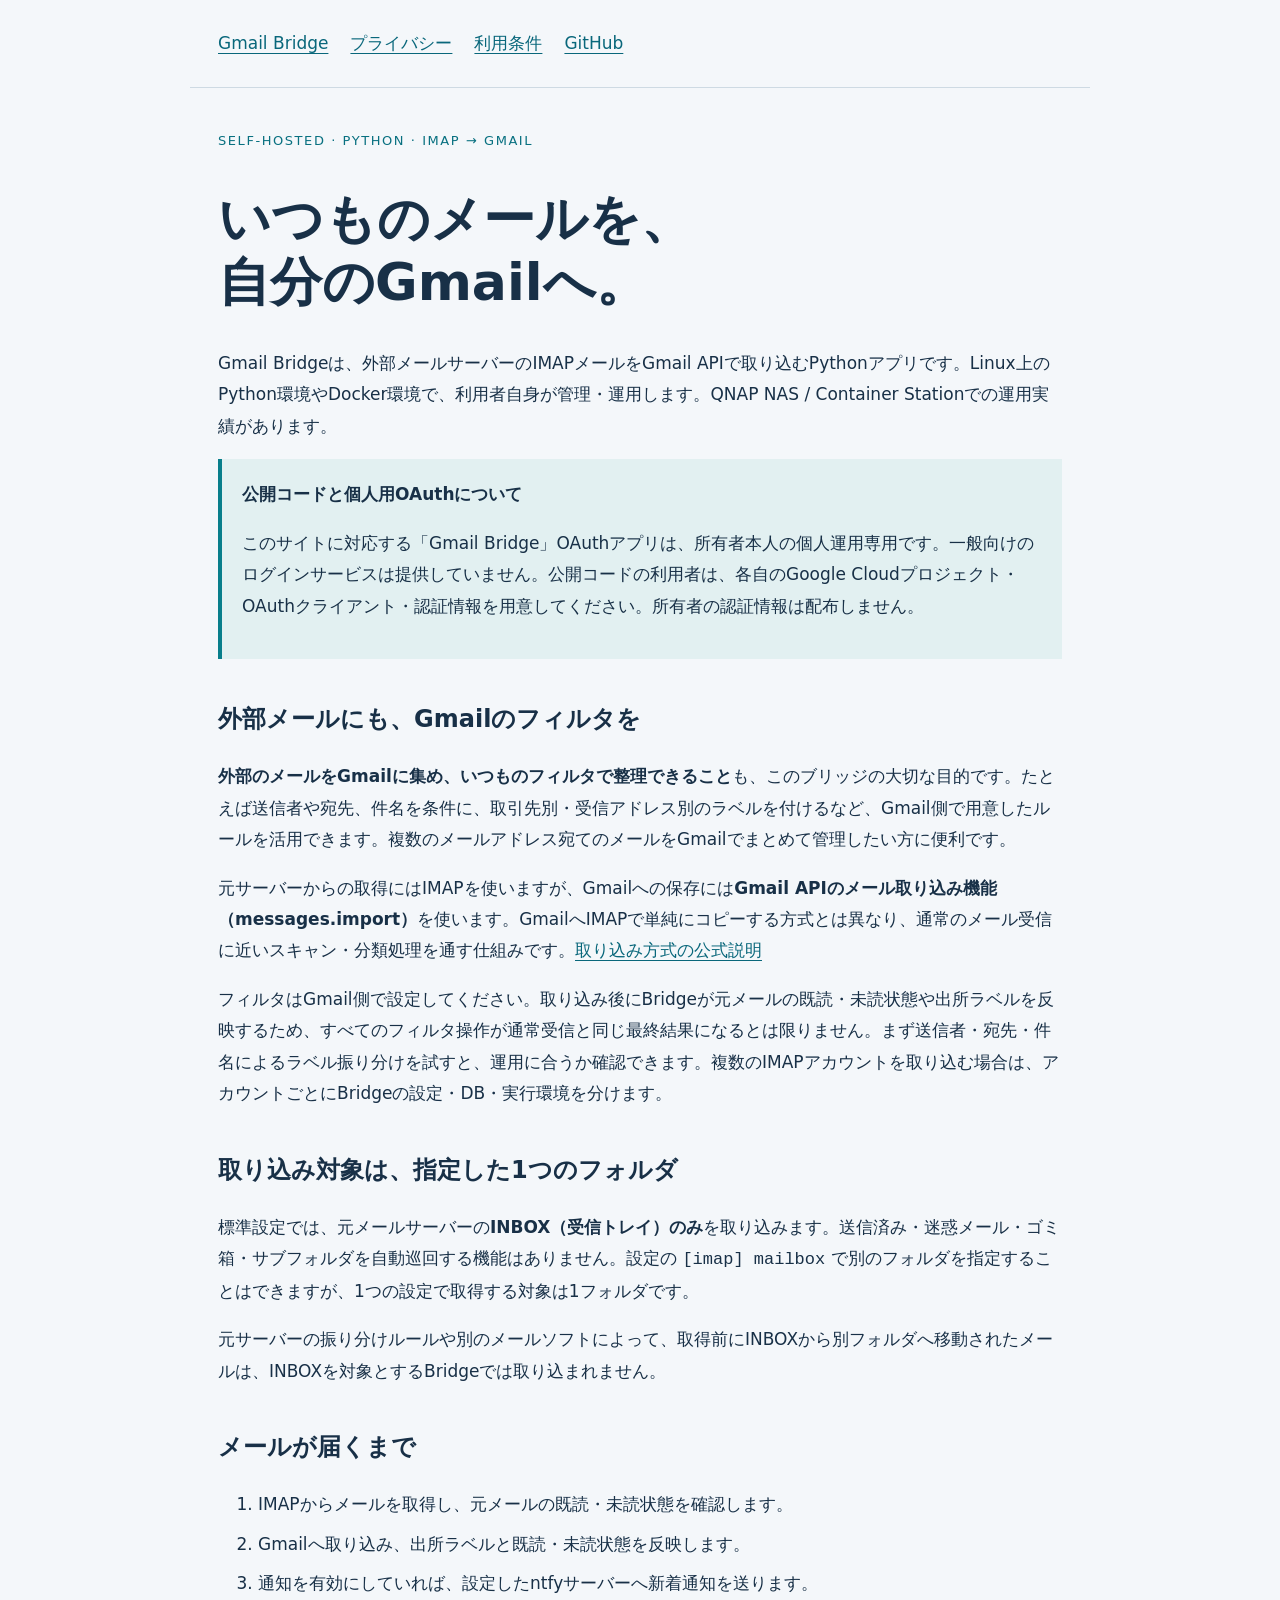
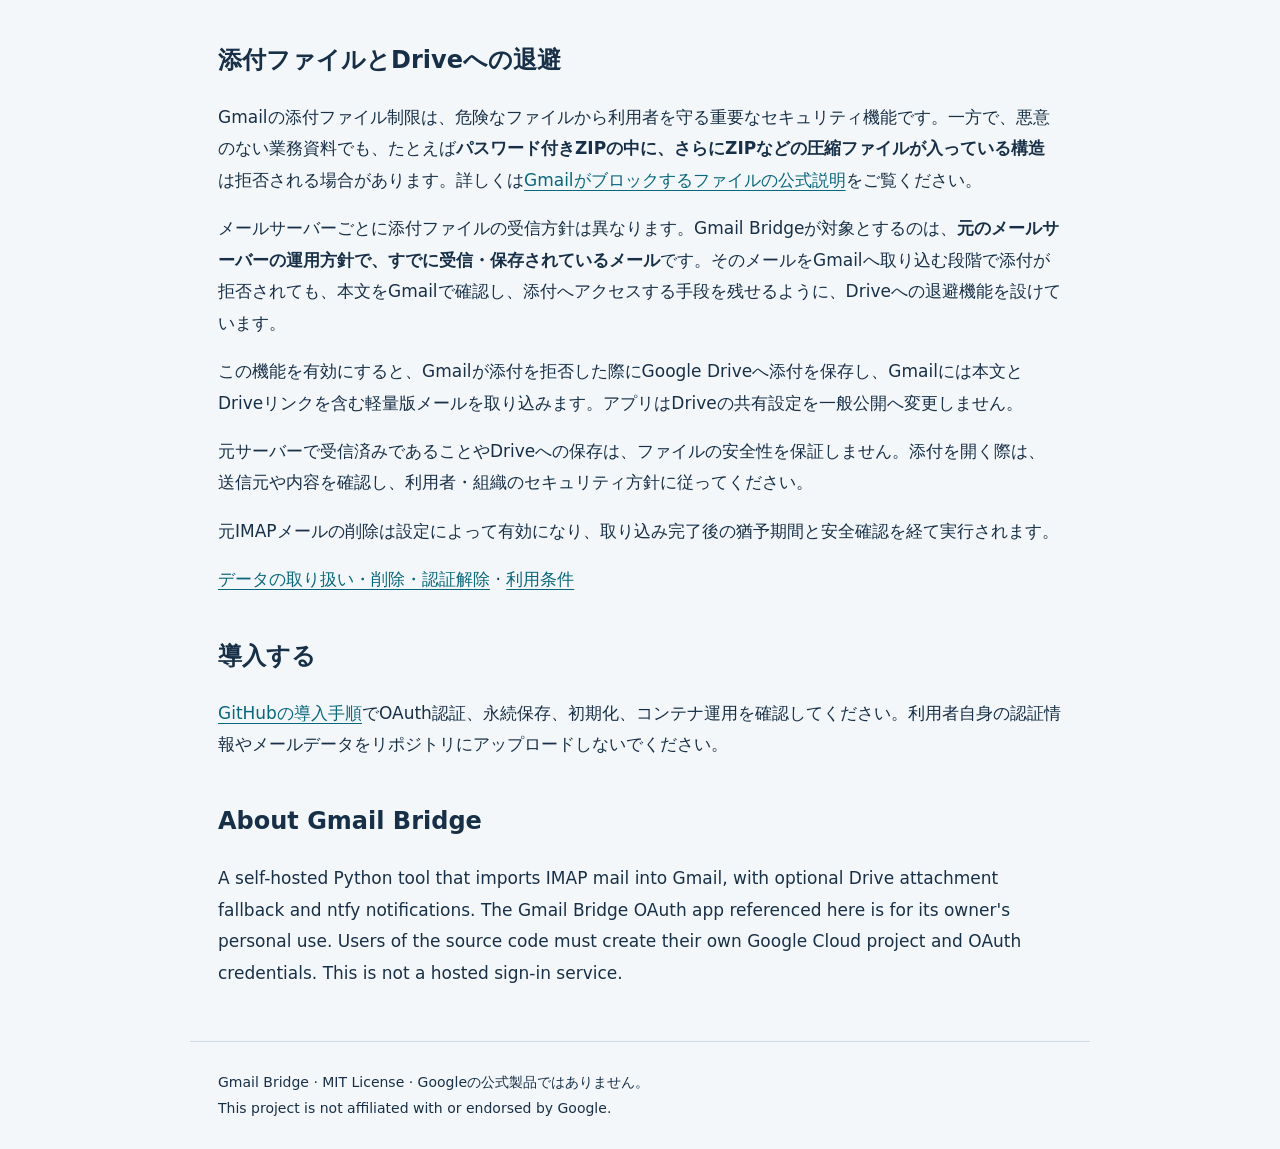
==== docs/index.html @ 12bbd50b "Add reviewed GitHub Pages documentation and exclude private NAS test files" ====
<!doctype html>
<html lang="ja"><head><meta charset="utf-8"><meta name="viewport" content="width=device-width, initial-scale=1"><meta name="description" content="Gmail Bridge — 個人環境で運用するIMAPからGmailへのメール取り込みツール"><title>個人環境で使うメール取り込みツール | Gmail Bridge</title><link rel="stylesheet" href="style.css"></head><body>
<header><nav aria-label="メインナビゲーション"><a href="index.html">Gmail Bridge</a><a href="privacy.html">プライバシー</a><a href="terms.html">利用条件</a><a href="https://github.com/sosboy-san/gmail_bridge">GitHub</a></nav></header><main><p class="eyebrow">SELF-HOSTED · PYTHON · IMAP → GMAIL</p><h1>いつものメールを、<br>自分のGmailへ。</h1><p>Gmail Bridgeは、外部メールサーバーのIMAPメールをGmail APIで取り込むPythonアプリです。Linux上のPython環境やDocker環境で、利用者自身が管理・運用します。QNAP NAS / Container Stationでの運用実績があります。</p><aside><strong>公開コードと個人用OAuthについて</strong><p>このサイトに対応する「Gmail Bridge」OAuthアプリは、所有者本人の個人運用専用です。一般向けのログインサービスは提供していません。公開コードの利用者は、各自のGoogle Cloudプロジェクト・OAuthクライアント・認証情報を用意してください。所有者の認証情報は配布しません。</p></aside><h2>外部メールにも、Gmailのフィルタを</h2>
<p><strong>外部のメールをGmailに集め、いつものフィルタで整理できること</strong>も、このブリッジの大切な目的です。たとえば送信者や宛先、件名を条件に、取引先別・受信アドレス別のラベルを付けるなど、Gmail側で用意したルールを活用できます。複数のメールアドレス宛てのメールをGmailでまとめて管理したい方に便利です。</p>
<p>元サーバーからの取得にはIMAPを使いますが、Gmailへの保存には<strong>Gmail APIのメール取り込み機能（messages.import）</strong>を使います。GmailへIMAPで単純にコピーする方式とは異なり、通常のメール受信に近いスキャン・分類処理を通す仕組みです。<a href="https://developers.google.com/workspace/gmail/api/reference/rest/v1/users.messages/import">取り込み方式の公式説明</a></p>
<p>フィルタはGmail側で設定してください。取り込み後にBridgeが元メールの既読・未読状態や出所ラベルを反映するため、すべてのフィルタ操作が通常受信と同じ最終結果になるとは限りません。まず送信者・宛先・件名によるラベル振り分けを試すと、運用に合うか確認できます。複数のIMAPアカウントを取り込む場合は、アカウントごとにBridgeの設定・DB・実行環境を分けます。</p>
<h2>取り込み対象は、指定した1つのフォルダ</h2><p>標準設定では、元メールサーバーの<strong>INBOX（受信トレイ）のみ</strong>を取り込みます。送信済み・迷惑メール・ゴミ箱・サブフォルダを自動巡回する機能はありません。設定の <code>[imap] mailbox</code> で別のフォルダを指定することはできますが、1つの設定で取得する対象は1フォルダです。</p><p>元サーバーの振り分けルールや別のメールソフトによって、取得前にINBOXから別フォルダへ移動されたメールは、INBOXを対象とするBridgeでは取り込まれません。</p><h2>メールが届くまで</h2><ol><li>IMAPからメールを取得し、元メールの既読・未読状態を確認します。</li><li>Gmailへ取り込み、出所ラベルと既読・未読状態を反映します。</li><li>通知を有効にしていれば、設定したntfyサーバーへ新着通知を送ります。</li></ol><h2>添付ファイルとDriveへの退避</h2>
<p>Gmailの添付ファイル制限は、危険なファイルから利用者を守る重要なセキュリティ機能です。一方で、悪意のない業務資料でも、たとえば<strong>パスワード付きZIPの中に、さらにZIPなどの圧縮ファイルが入っている構造</strong>は拒否される場合があります。詳しくは<a href="https://support.google.com/mail/answer/6590?hl=ja">Gmailがブロックするファイルの公式説明</a>をご覧ください。</p>
<p>メールサーバーごとに添付ファイルの受信方針は異なります。Gmail Bridgeが対象とするのは、<strong>元のメールサーバーの運用方針で、すでに受信・保存されているメール</strong>です。そのメールをGmailへ取り込む段階で添付が拒否されても、本文をGmailで確認し、添付へアクセスする手段を残せるように、Driveへの退避機能を設けています。</p>
<p>この機能を有効にすると、Gmailが添付を拒否した際にGoogle Driveへ添付を保存し、Gmailには本文とDriveリンクを含む軽量版メールを取り込みます。アプリはDriveの共有設定を一般公開へ変更しません。</p>
<p>元サーバーで受信済みであることやDriveへの保存は、ファイルの安全性を保証しません。添付を開く際は、送信元や内容を確認し、利用者・組織のセキュリティ方針に従ってください。</p>
<p>元IMAPメールの削除は設定によって有効になり、取り込み完了後の猶予期間と安全確認を経て実行されます。</p>
<p><a href="privacy.html">データの取り扱い・削除・認証解除</a> · <a href="terms.html">利用条件</a></p><h2>導入する</h2><p><a href="https://github.com/sosboy-san/gmail_bridge/blob/main/INSTALL.md">GitHubの導入手順</a>でOAuth認証、永続保存、初期化、コンテナ運用を確認してください。利用者自身の認証情報やメールデータをリポジトリにアップロードしないでください。</p><section lang="en"><h2>About Gmail Bridge</h2><p>A self-hosted Python tool that imports IMAP mail into Gmail, with optional Drive attachment fallback and ntfy notifications. The Gmail Bridge OAuth app referenced here is for its owner's personal use. Users of the source code must create their own Google Cloud project and OAuth credentials. This is not a hosted sign-in service.</p></section></main><footer>Gmail Bridge · MIT License · Googleの公式製品ではありません。<br>This project is not affiliated with or endorsed by Google.</footer></body></html>
---- docs/style.css ----
*{box-sizing:border-box}body{margin:0;background:#f4f7fa;color:#183047;font:17px/1.85 system-ui,sans-serif}header,main,footer{max-width:900px;margin:auto;padding:28px}header{border-bottom:1px solid #cedae3}nav{display:flex;flex-wrap:wrap;gap:22px}a{color:#09677b;text-underline-offset:4px}h1{font-size:clamp(32px,6vw,52px);line-height:1.2}h2{margin-top:38px;font-size:24px}section{margin:24px 0}aside{background:#e2f0f1;border-left:4px solid #087e8b;padding:20px}footer{font-size:14px;border-top:1px solid #cedae3}.eyebrow{color:#087080;letter-spacing:.12em;font-size:13px}li{margin:8px 0}
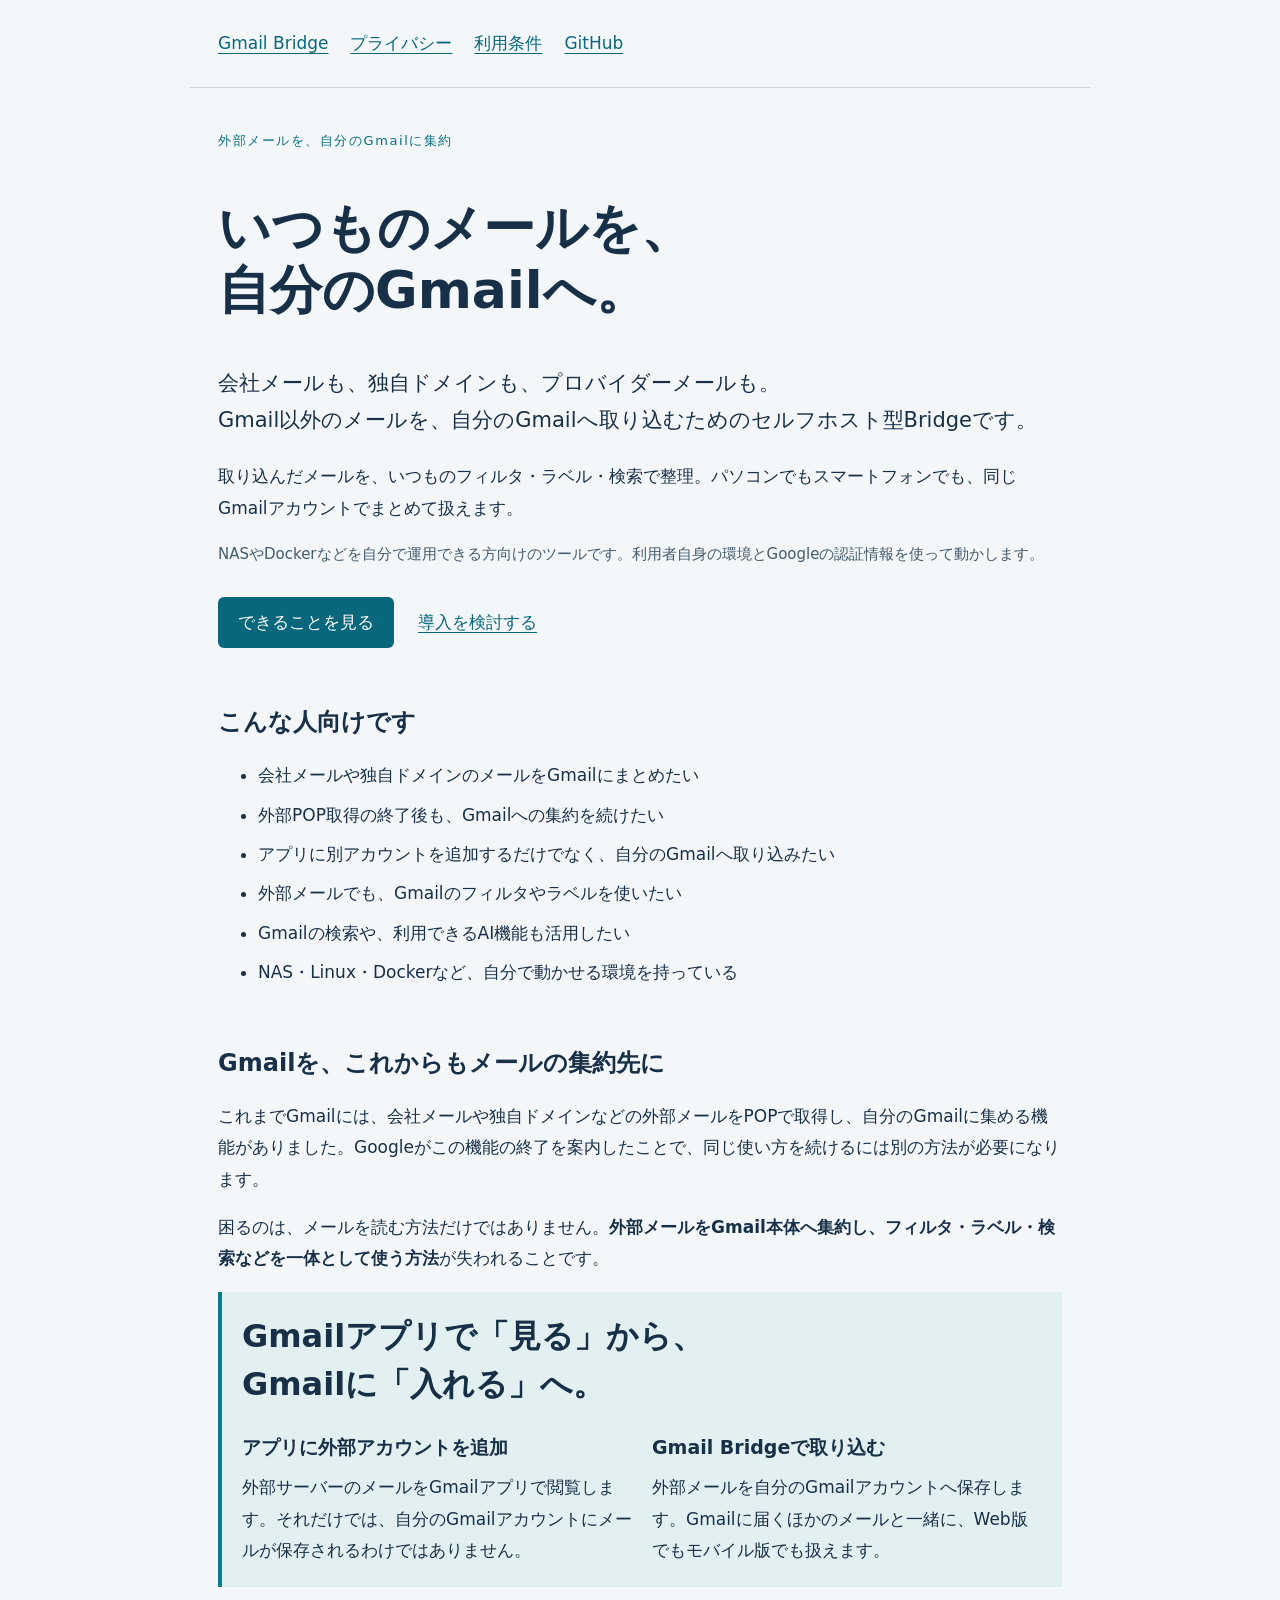
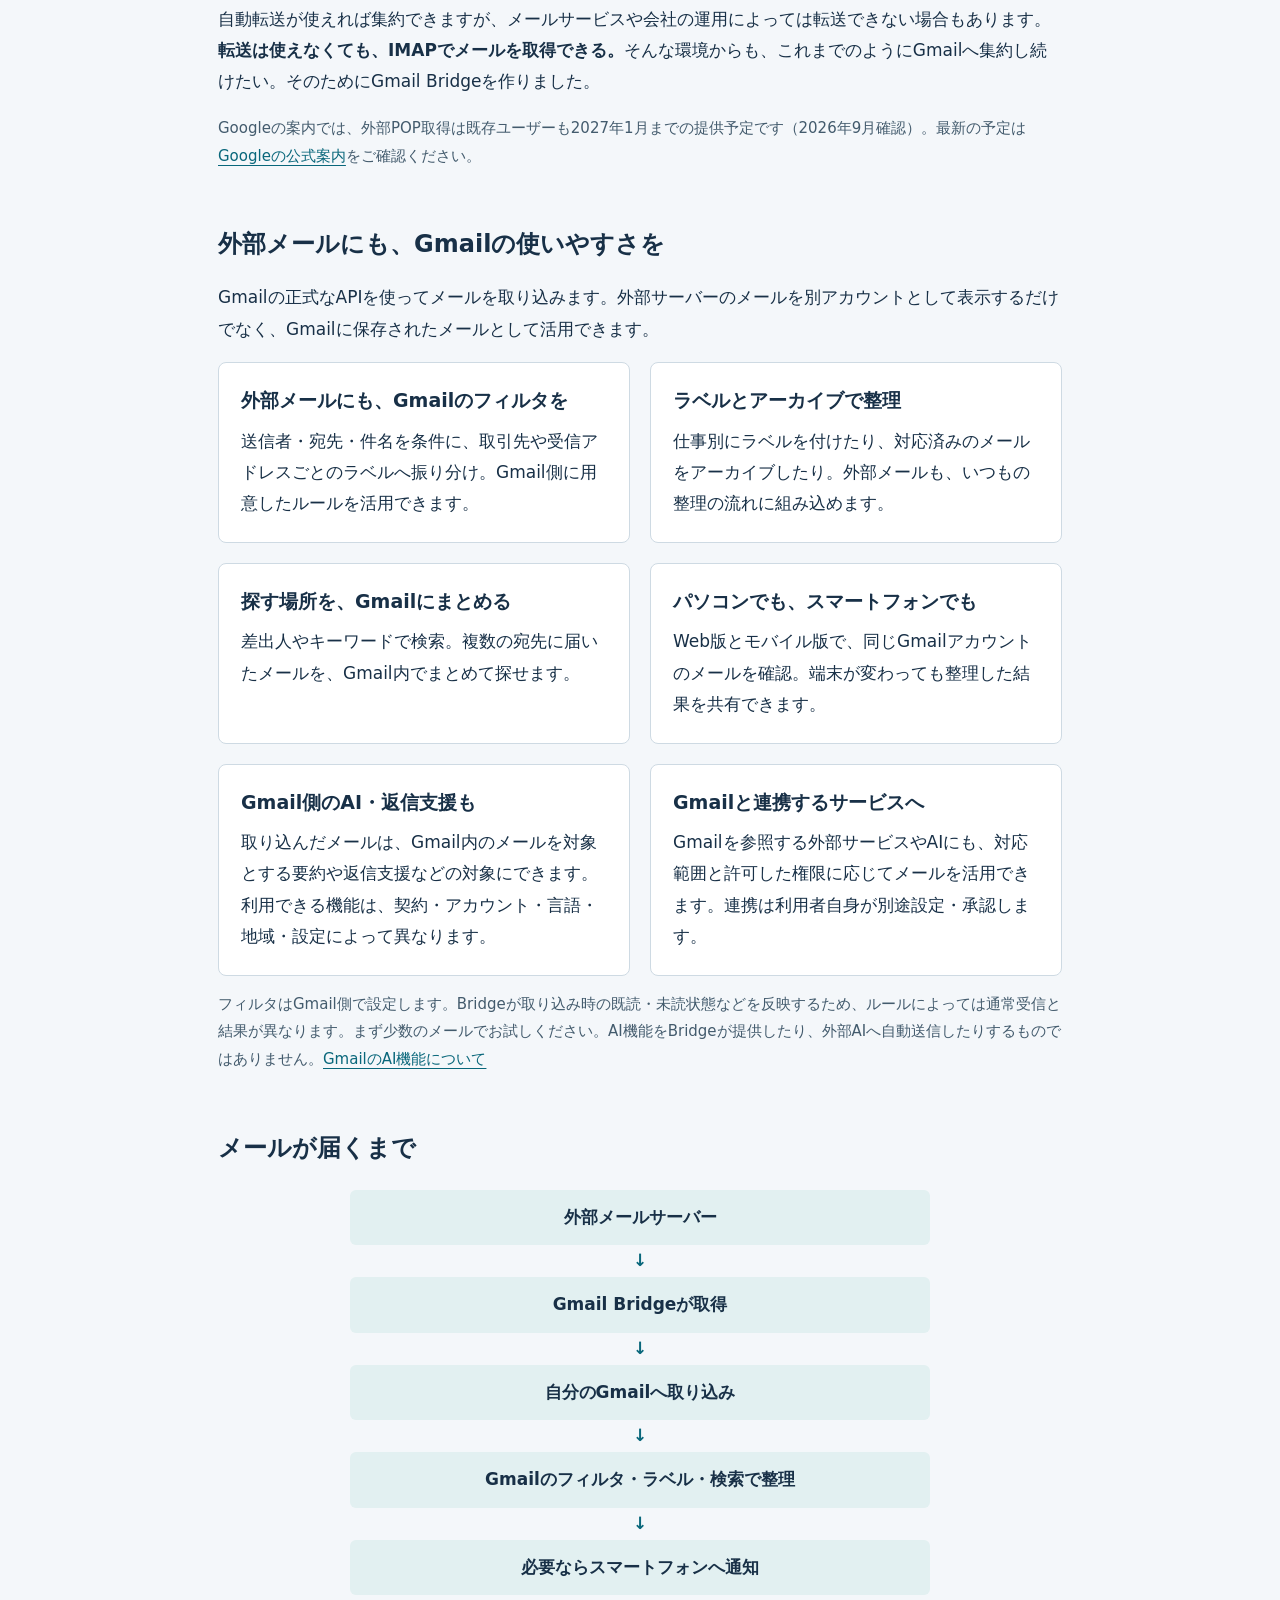
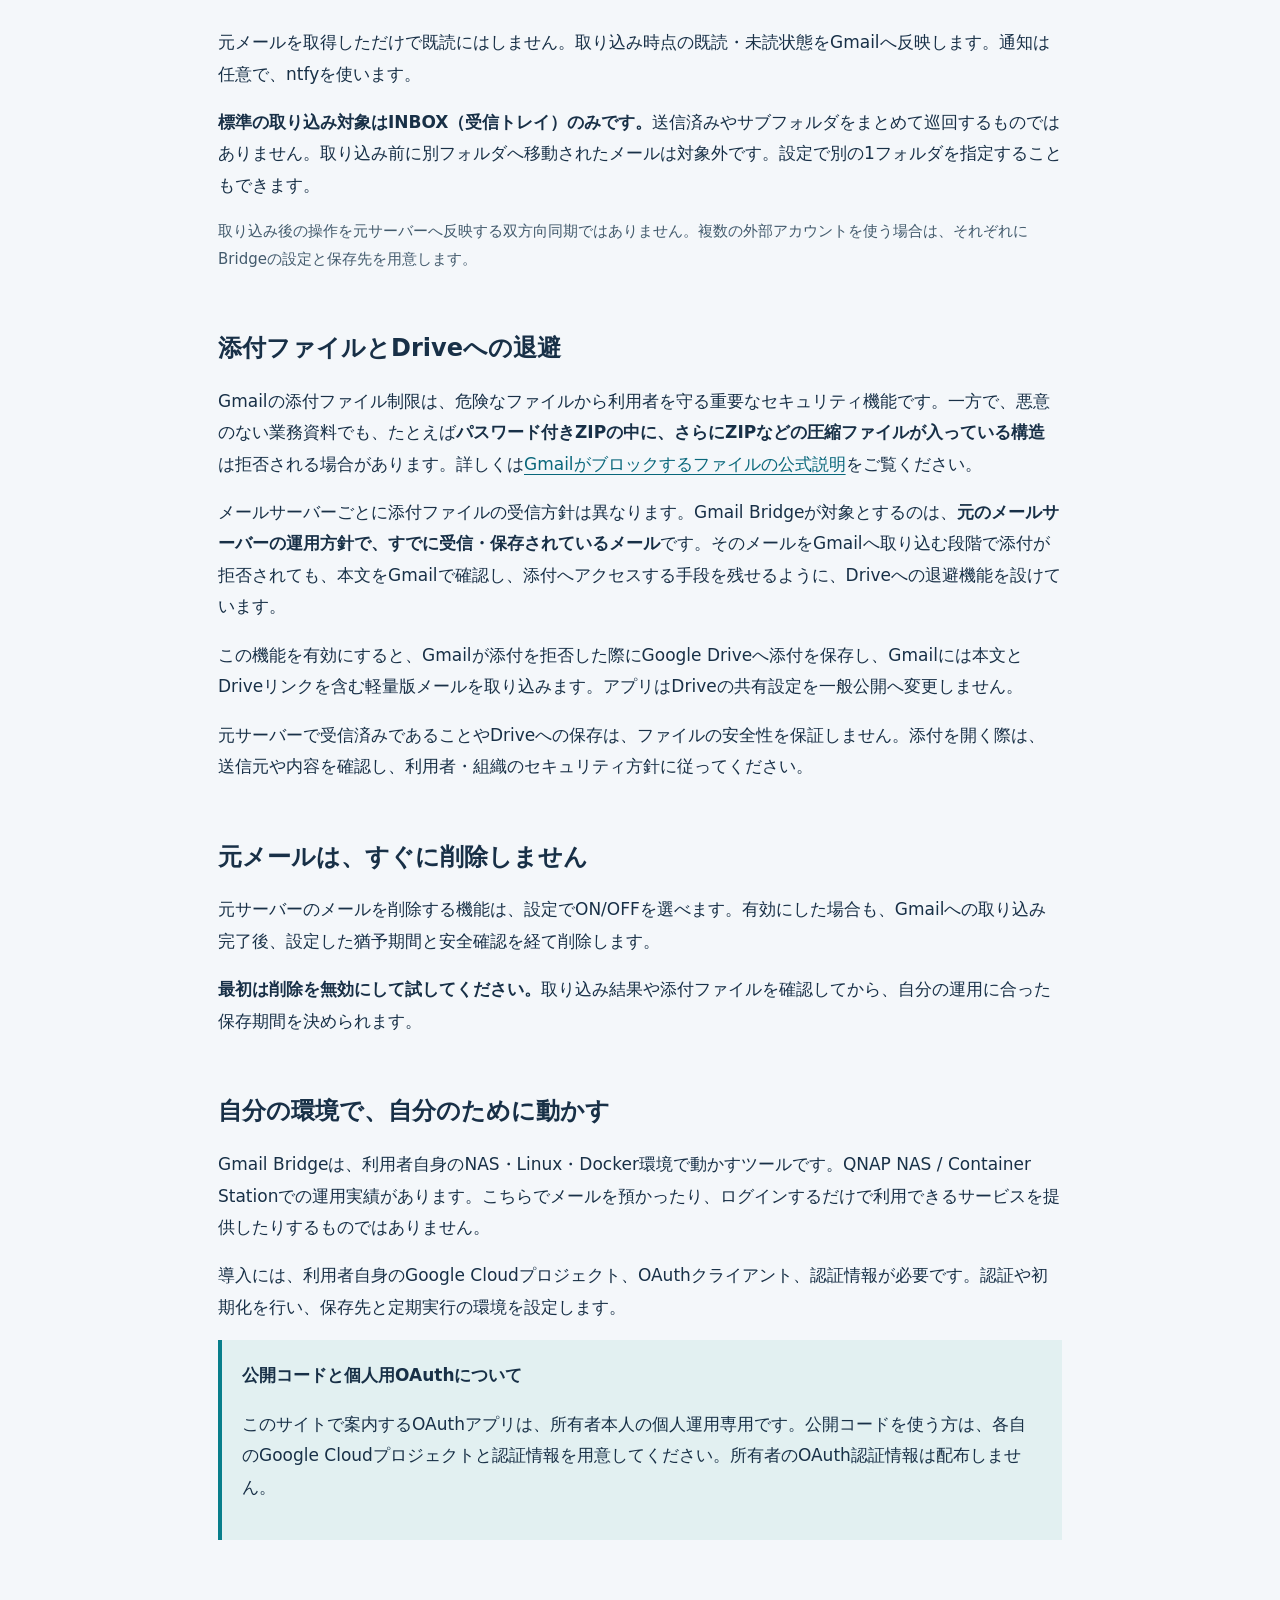
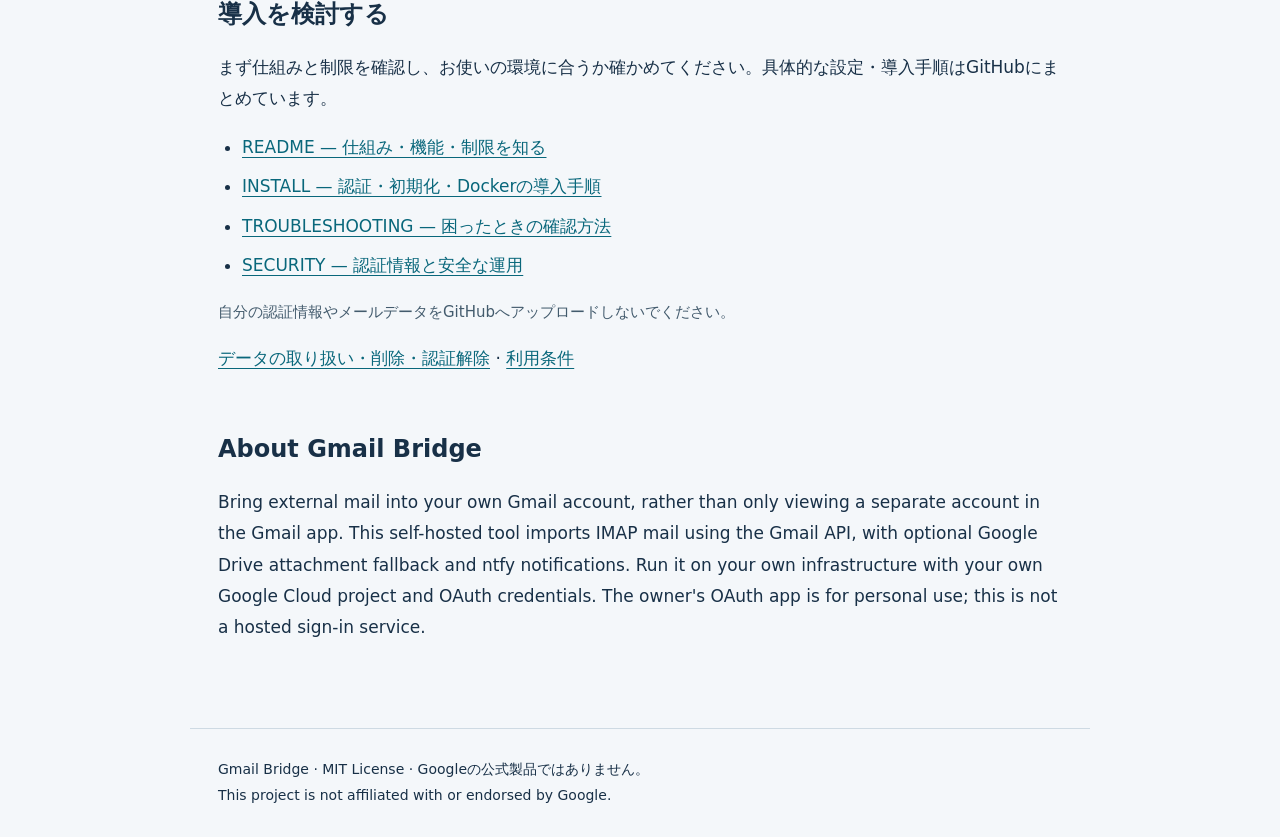
==== commit 8ab7975b: "Explain Gmail Bridge benefits for general readers" ====
--- a/docs/index.html
+++ b/docs/index.html
@@ -1,13 +1,73 @@
 <!doctype html>
-<html lang="ja"><head><meta charset="utf-8"><meta name="viewport" content="width=device-width, initial-scale=1"><meta name="description" content="Gmail Bridge — 個人環境で運用するIMAPからGmailへのメール取り込みツール"><title>個人環境で使うメール取り込みツール | Gmail Bridge</title><link rel="stylesheet" href="style.css"></head><body>
-<header><nav aria-label="メインナビゲーション"><a href="index.html">Gmail Bridge</a><a href="privacy.html">プライバシー</a><a href="terms.html">利用条件</a><a href="https://github.com/sosboy-san/gmail_bridge">GitHub</a></nav></header><main><p class="eyebrow">SELF-HOSTED · PYTHON · IMAP → GMAIL</p><h1>いつものメールを、<br>自分のGmailへ。</h1><p>Gmail Bridgeは、外部メールサーバーのIMAPメールをGmail APIで取り込むPythonアプリです。Linux上のPython環境やDocker環境で、利用者自身が管理・運用します。QNAP NAS / Container Stationでの運用実績があります。</p><aside><strong>公開コードと個人用OAuthについて</strong><p>このサイトに対応する「Gmail Bridge」OAuthアプリは、所有者本人の個人運用専用です。一般向けのログインサービスは提供していません。公開コードの利用者は、各自のGoogle Cloudプロジェクト・OAuthクライアント・認証情報を用意してください。所有者の認証情報は配布しません。</p></aside><h2>外部メールにも、Gmailのフィルタを</h2>
-<p><strong>外部のメールをGmailに集め、いつものフィルタで整理できること</strong>も、このブリッジの大切な目的です。たとえば送信者や宛先、件名を条件に、取引先別・受信アドレス別のラベルを付けるなど、Gmail側で用意したルールを活用できます。複数のメールアドレス宛てのメールをGmailでまとめて管理したい方に便利です。</p>
-<p>元サーバーからの取得にはIMAPを使いますが、Gmailへの保存には<strong>Gmail APIのメール取り込み機能（messages.import）</strong>を使います。GmailへIMAPで単純にコピーする方式とは異なり、通常のメール受信に近いスキャン・分類処理を通す仕組みです。<a href="https://developers.google.com/workspace/gmail/api/reference/rest/v1/users.messages/import">取り込み方式の公式説明</a></p>
-<p>フィルタはGmail側で設定してください。取り込み後にBridgeが元メールの既読・未読状態や出所ラベルを反映するため、すべてのフィルタ操作が通常受信と同じ最終結果になるとは限りません。まず送信者・宛先・件名によるラベル振り分けを試すと、運用に合うか確認できます。複数のIMAPアカウントを取り込む場合は、アカウントごとにBridgeの設定・DB・実行環境を分けます。</p>
-<h2>取り込み対象は、指定した1つのフォルダ</h2><p>標準設定では、元メールサーバーの<strong>INBOX（受信トレイ）のみ</strong>を取り込みます。送信済み・迷惑メール・ゴミ箱・サブフォルダを自動巡回する機能はありません。設定の <code>[imap] mailbox</code> で別のフォルダを指定することはできますが、1つの設定で取得する対象は1フォルダです。</p><p>元サーバーの振り分けルールや別のメールソフトによって、取得前にINBOXから別フォルダへ移動されたメールは、INBOXを対象とするBridgeでは取り込まれません。</p><h2>メールが届くまで</h2><ol><li>IMAPからメールを取得し、元メールの既読・未読状態を確認します。</li><li>Gmailへ取り込み、出所ラベルと既読・未読状態を反映します。</li><li>通知を有効にしていれば、設定したntfyサーバーへ新着通知を送ります。</li></ol><h2>添付ファイルとDriveへの退避</h2>
+<html lang="ja">
+<head>
+<meta charset="utf-8">
+<meta name="viewport" content="width=device-width, initial-scale=1">
+<meta name="description" content="会社メールも独自ドメインも、自分のGmailへ。Gmail Bridgeは外部メールを取り込み、Gmailのフィルタ・ラベル・検索でまとめて扱うためのセルフホスト型ツールです。">
+<title>いつものメールを、自分のGmailへ。 | Gmail Bridge</title>
+<link rel="stylesheet" href="style.css">
+</head>
+<body>
+<header><nav aria-label="メインナビゲーション"><a href="index.html">Gmail Bridge</a><a href="privacy.html">プライバシー</a><a href="terms.html">利用条件</a><a href="https://github.com/sosboy-san/gmail_bridge">GitHub</a></nav></header>
+<main class="introduction">
+<section class="hero" aria-labelledby="intro-title">
+<p class="eyebrow">外部メールを、自分のGmailに集約</p>
+<h1 id="intro-title">いつものメールを、<br>自分のGmailへ。</h1>
+<p class="lead">会社メールも、独自ドメインも、プロバイダーメールも。<br>Gmail以外のメールを、自分のGmailへ取り込むためのセルフホスト型Bridgeです。</p>
+<p>取り込んだメールを、いつものフィルタ・ラベル・検索で整理。パソコンでもスマートフォンでも、同じGmailアカウントでまとめて扱えます。</p>
+<p class="note">NASやDockerなどを自分で運用できる方向けのツールです。利用者自身の環境とGoogleの認証情報を使って動かします。</p>
+<p class="actions"><a class="button" href="#benefits">できることを見る</a><a href="#start">導入を検討する</a></p>
+</section>
+<section aria-labelledby="for-you"><h2 id="for-you">こんな人向けです</h2>
+<ul class="audience"><li>会社メールや独自ドメインのメールをGmailにまとめたい</li><li>外部POP取得の終了後も、Gmailへの集約を続けたい</li><li>アプリに別アカウントを追加するだけでなく、自分のGmailへ取り込みたい</li><li>外部メールでも、Gmailのフィルタやラベルを使いたい</li><li>Gmailの検索や、利用できるAI機能も活用したい</li><li>NAS・Linux・Dockerなど、自分で動かせる環境を持っている</li></ul></section>
+<section aria-labelledby="why"><h2 id="why">Gmailを、これからもメールの集約先に</h2>
+<p>これまでGmailには、会社メールや独自ドメインなどの外部メールをPOPで取得し、自分のGmailに集める機能がありました。Googleがこの機能の終了を案内したことで、同じ使い方を続けるには別の方法が必要になります。</p>
+<p>困るのは、メールを読む方法だけではありません。<strong>外部メールをGmail本体へ集約し、フィルタ・ラベル・検索などを一体として使う方法</strong>が失われることです。</p>
+<aside class="concept"><p class="statement">Gmailアプリで「見る」から、<br>Gmailに「入れる」へ。</p>
+<div class="comparison"><div><h3>アプリに外部アカウントを追加</h3><p>外部サーバーのメールをGmailアプリで閲覧します。それだけでは、自分のGmailアカウントにメールが保存されるわけではありません。</p></div><div><h3>Gmail Bridgeで取り込む</h3><p>外部メールを自分のGmailアカウントへ保存します。Gmailに届くほかのメールと一緒に、Web版でもモバイル版でも扱えます。</p></div></div></aside>
+<p>自動転送が使えれば集約できますが、メールサービスや会社の運用によっては転送できない場合もあります。<strong>転送は使えなくても、IMAPでメールを取得できる。</strong>そんな環境からも、これまでのようにGmailへ集約し続けたい。そのためにGmail Bridgeを作りました。</p>
+<p class="note">Googleの案内では、外部POP取得は既存ユーザーも2027年1月までの提供予定です（2026年9月確認）。最新の予定は<a href="https://support.google.com/mail/answer/16604719?hl=ja">Googleの公式案内</a>をご確認ください。</p></section>
+<section aria-labelledby="benefits"><h2 id="benefits">外部メールにも、Gmailの使いやすさを</h2>
+<p>Gmailの正式なAPIを使ってメールを取り込みます。外部サーバーのメールを別アカウントとして表示するだけでなく、Gmailに保存されたメールとして活用できます。</p>
+<div class="benefit-grid">
+<article><h3>外部メールにも、Gmailのフィルタを</h3><p>送信者・宛先・件名を条件に、取引先や受信アドレスごとのラベルへ振り分け。Gmail側に用意したルールを活用できます。</p></article>
+<article><h3>ラベルとアーカイブで整理</h3><p>仕事別にラベルを付けたり、対応済みのメールをアーカイブしたり。外部メールも、いつもの整理の流れに組み込めます。</p></article>
+<article><h3>探す場所を、Gmailにまとめる</h3><p>差出人やキーワードで検索。複数の宛先に届いたメールを、Gmail内でまとめて探せます。</p></article>
+<article><h3>パソコンでも、スマートフォンでも</h3><p>Web版とモバイル版で、同じGmailアカウントのメールを確認。端末が変わっても整理した結果を共有できます。</p></article>
+<article><h3>Gmail側のAI・返信支援も</h3><p>取り込んだメールは、Gmail内のメールを対象とする要約や返信支援などの対象にできます。利用できる機能は、契約・アカウント・言語・地域・設定によって異なります。</p></article>
+<article><h3>Gmailと連携するサービスへ</h3><p>Gmailを参照する外部サービスやAIにも、対応範囲と許可した権限に応じてメールを活用できます。連携は利用者自身が別途設定・承認します。</p></article>
+</div>
+<p class="note">フィルタはGmail側で設定します。Bridgeが取り込み時の既読・未読状態などを反映するため、ルールによっては通常受信と結果が異なります。まず少数のメールでお試しください。AI機能をBridgeが提供したり、外部AIへ自動送信したりするものではありません。<a href="https://support.google.com/mail/answer/16831098?hl=ja">GmailのAI機能について</a></p></section>
+<section aria-labelledby="flow"><h2 id="flow">メールが届くまで</h2>
+<ol class="mail-flow"><li>外部メールサーバー</li><li>Gmail Bridgeが取得</li><li>自分のGmailへ取り込み</li><li>Gmailのフィルタ・ラベル・検索で整理</li><li>必要ならスマートフォンへ通知</li></ol>
+<p>元メールを取得しただけで既読にはしません。取り込み時点の既読・未読状態をGmailへ反映します。通知は任意で、ntfyを使います。</p>
+<p><strong>標準の取り込み対象はINBOX（受信トレイ）のみです。</strong>送信済みやサブフォルダをまとめて巡回するものではありません。取り込み前に別フォルダへ移動されたメールは対象外です。設定で別の1フォルダを指定することもできます。</p>
+<p class="note">取り込み後の操作を元サーバーへ反映する双方向同期ではありません。複数の外部アカウントを使う場合は、それぞれにBridgeの設定と保存先を用意します。</p></section>
+<section aria-label="添付ファイルとGoogle Drive">
+<h2>添付ファイルとDriveへの退避</h2>
 <p>Gmailの添付ファイル制限は、危険なファイルから利用者を守る重要なセキュリティ機能です。一方で、悪意のない業務資料でも、たとえば<strong>パスワード付きZIPの中に、さらにZIPなどの圧縮ファイルが入っている構造</strong>は拒否される場合があります。詳しくは<a href="https://support.google.com/mail/answer/6590?hl=ja">Gmailがブロックするファイルの公式説明</a>をご覧ください。</p>
 <p>メールサーバーごとに添付ファイルの受信方針は異なります。Gmail Bridgeが対象とするのは、<strong>元のメールサーバーの運用方針で、すでに受信・保存されているメール</strong>です。そのメールをGmailへ取り込む段階で添付が拒否されても、本文をGmailで確認し、添付へアクセスする手段を残せるように、Driveへの退避機能を設けています。</p>
 <p>この機能を有効にすると、Gmailが添付を拒否した際にGoogle Driveへ添付を保存し、Gmailには本文とDriveリンクを含む軽量版メールを取り込みます。アプリはDriveの共有設定を一般公開へ変更しません。</p>
 <p>元サーバーで受信済みであることやDriveへの保存は、ファイルの安全性を保証しません。添付を開く際は、送信元や内容を確認し、利用者・組織のセキュリティ方針に従ってください。</p>
-<p>元IMAPメールの削除は設定によって有効になり、取り込み完了後の猶予期間と安全確認を経て実行されます。</p>
-<p><a href="privacy.html">データの取り扱い・削除・認証解除</a> · <a href="terms.html">利用条件</a></p><h2>導入する</h2><p><a href="https://github.com/sosboy-san/gmail_bridge/blob/main/INSTALL.md">GitHubの導入手順</a>でOAuth認証、永続保存、初期化、コンテナ運用を確認してください。利用者自身の認証情報やメールデータをリポジトリにアップロードしないでください。</p><section lang="en"><h2>About Gmail Bridge</h2><p>A self-hosted Python tool that imports IMAP mail into Gmail, with optional Drive attachment fallback and ntfy notifications. The Gmail Bridge OAuth app referenced here is for its owner's personal use. Users of the source code must create their own Google Cloud project and OAuth credentials. This is not a hosted sign-in service.</p></section></main><footer>Gmail Bridge · MIT License · Googleの公式製品ではありません。<br>This project is not affiliated with or endorsed by Google.</footer></body></html>+</section>
+<section aria-labelledby="deletion"><h2 id="deletion">元メールは、すぐに削除しません</h2>
+<p>元サーバーのメールを削除する機能は、設定でON/OFFを選べます。有効にした場合も、Gmailへの取り込み完了後、設定した猶予期間と安全確認を経て削除します。</p>
+<p><strong>最初は削除を無効にして試してください。</strong>取り込み結果や添付ファイルを確認してから、自分の運用に合った保存期間を決められます。</p></section>
+<section aria-labelledby="self-hosted"><h2 id="self-hosted">自分の環境で、自分のために動かす</h2>
+<p>Gmail Bridgeは、利用者自身のNAS・Linux・Docker環境で動かすツールです。QNAP NAS / Container Stationでの運用実績があります。こちらでメールを預かったり、ログインするだけで利用できるサービスを提供したりするものではありません。</p>
+<p>導入には、利用者自身のGoogle Cloudプロジェクト、OAuthクライアント、認証情報が必要です。認証や初期化を行い、保存先と定期実行の環境を設定します。</p>
+<aside><strong>公開コードと個人用OAuthについて</strong><p>このサイトで案内するOAuthアプリは、所有者本人の個人運用専用です。公開コードを使う方は、各自のGoogle Cloudプロジェクトと認証情報を用意してください。所有者のOAuth認証情報は配布しません。</p></aside></section>
+<section id="start" aria-labelledby="start-title"><h2 id="start-title">導入を検討する</h2>
+<p>まず仕組みと制限を確認し、お使いの環境に合うか確かめてください。具体的な設定・導入手順はGitHubにまとめています。</p>
+<ul class="guide-links">
+<li><a href="https://github.com/sosboy-san/gmail_bridge/blob/main/README.md">README — 仕組み・機能・制限を知る</a></li>
+<li><a href="https://github.com/sosboy-san/gmail_bridge/blob/main/INSTALL.md">INSTALL — 認証・初期化・Dockerの導入手順</a></li>
+<li><a href="https://github.com/sosboy-san/gmail_bridge/blob/main/TROUBLESHOOTING.md">TROUBLESHOOTING — 困ったときの確認方法</a></li>
+<li><a href="https://github.com/sosboy-san/gmail_bridge/blob/main/SECURITY.md">SECURITY — 認証情報と安全な運用</a></li>
+</ul>
+<p class="note">自分の認証情報やメールデータをGitHubへアップロードしないでください。</p>
+<p><a href="privacy.html">データの取り扱い・削除・認証解除</a> · <a href="terms.html">利用条件</a></p></section>
+<section lang="en"><h2>About Gmail Bridge</h2><p>Bring external mail into your own Gmail account, rather than only viewing a separate account in the Gmail app. This self-hosted tool imports IMAP mail using the Gmail API, with optional Google Drive attachment fallback and ntfy notifications. Run it on your own infrastructure with your own Google Cloud project and OAuth credentials. The owner's OAuth app is for personal use; this is not a hosted sign-in service.</p></section>
+</main>
+<footer>Gmail Bridge · MIT License · Googleの公式製品ではありません。<br>This project is not affiliated with or endorsed by Google.</footer>
+</body></html>
--- a/docs/style.css
+++ b/docs/style.css
@@ -1 +1,16 @@
-*{box-sizing:border-box}body{margin:0;background:#f4f7fa;color:#183047;font:17px/1.85 system-ui,sans-serif}header,main,footer{max-width:900px;margin:auto;padding:28px}header{border-bottom:1px solid #cedae3}nav{display:flex;flex-wrap:wrap;gap:22px}a{color:#09677b;text-underline-offset:4px}h1{font-size:clamp(32px,6vw,52px);line-height:1.2}h2{margin-top:38px;font-size:24px}section{margin:24px 0}aside{background:#e2f0f1;border-left:4px solid #087e8b;padding:20px}footer{font-size:14px;border-top:1px solid #cedae3}.eyebrow{color:#087080;letter-spacing:.12em;font-size:13px}li{margin:8px 0}+*{box-sizing:border-box}body{margin:0;background:#f4f7fa;color:#183047;font:17px/1.85 system-ui,sans-serif}header,main,footer{max-width:900px;margin:auto;padding:28px}header{border-bottom:1px solid #cedae3}nav{display:flex;flex-wrap:wrap;gap:22px}a{color:#09677b;text-underline-offset:4px}h1{font-size:clamp(32px,6vw,52px);line-height:1.2}h2{margin-top:38px;font-size:24px}section{margin:24px 0}aside{background:#e2f0f1;border-left:4px solid #087e8b;padding:20px}footer{font-size:14px;border-top:1px solid #cedae3}.eyebrow{color:#087080;letter-spacing:.12em;font-size:13px}li{margin:8px 0}
+/* Introduction page: keep shared legal-page typography intact. */
+.introduction section{margin:56px 0}.introduction .hero{margin-top:12px}
+.lead{font-size:21px;line-height:1.8}.note{font-size:15px;color:#435b6d}
+.actions{display:flex;align-items:center;flex-wrap:wrap;gap:24px;margin-top:28px}
+.button{display:inline-block;background:#09677b;color:#fff;padding:10px 20px;border-radius:6px;text-decoration:none}
+a:focus-visible{outline:3px solid #bf6413;outline-offset:4px}
+.statement{font-size:clamp(24px,4vw,32px);font-weight:700;line-height:1.5;margin:0 0 24px}
+.comparison,.benefit-grid{display:grid;grid-template-columns:repeat(2,minmax(0,1fr));gap:20px}
+.comparison h3,.benefit-grid h3{font-size:19px;line-height:1.6;margin:0 0 10px}
+.comparison p,.benefit-grid p{margin:0}.benefit-grid article{padding:22px;background:white;border:1px solid #cedae3;border-radius:8px}
+.mail-flow{list-style:none;padding:0;max-width:580px;margin:24px auto;text-align:center}
+.mail-flow li{background:#e2f0f1;padding:12px 18px;border-radius:6px;margin:0 0 32px;position:relative;font-weight:600}
+.mail-flow li:not(:last-child)::after{content:"↓";position:absolute;top:100%;left:0;width:100%;height:32px;color:#09677b}
+.guide-links{padding-left:24px}.introduction h2{line-height:1.5}
+@media(max-width:600px){header,main,footer{padding:20px}.comparison,.benefit-grid{grid-template-columns:1fr}.introduction section{margin:40px 0}.lead{font-size:19px}.concept{padding:18px}nav{gap:12px 18px}}
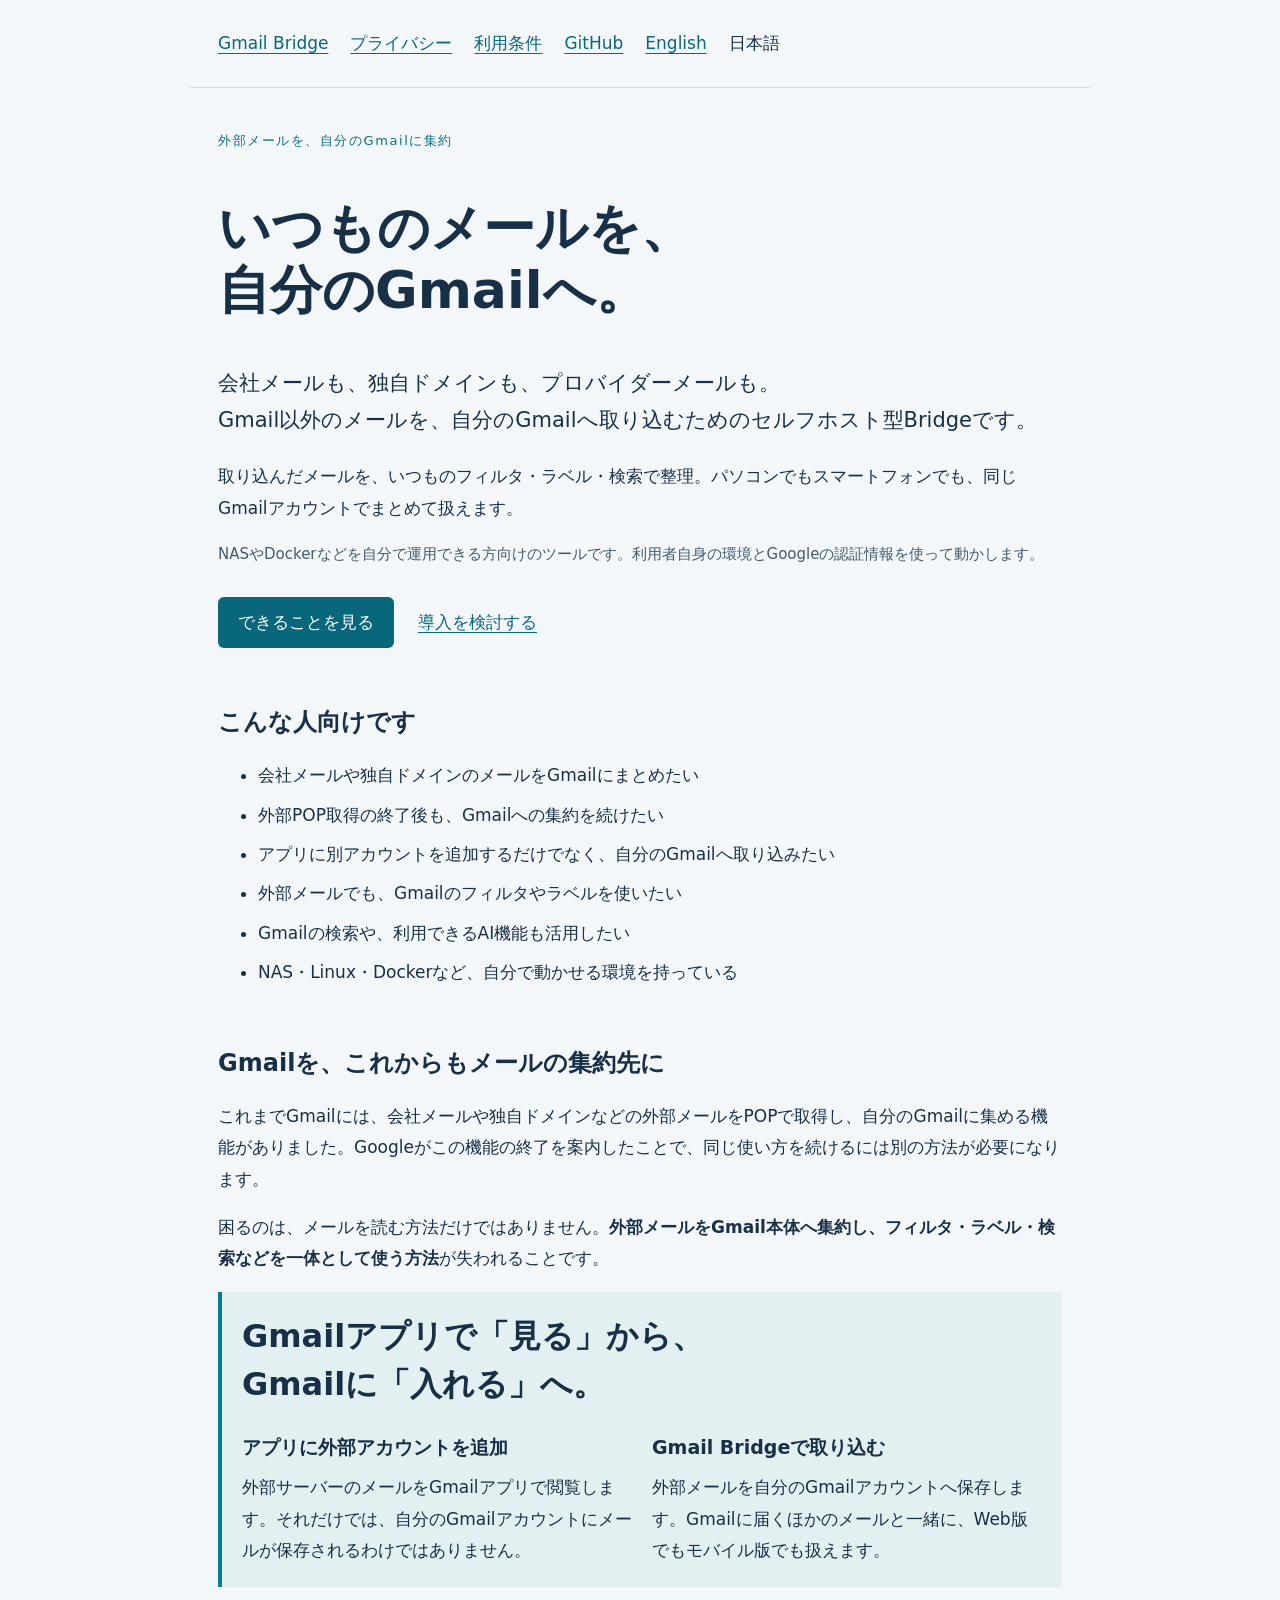
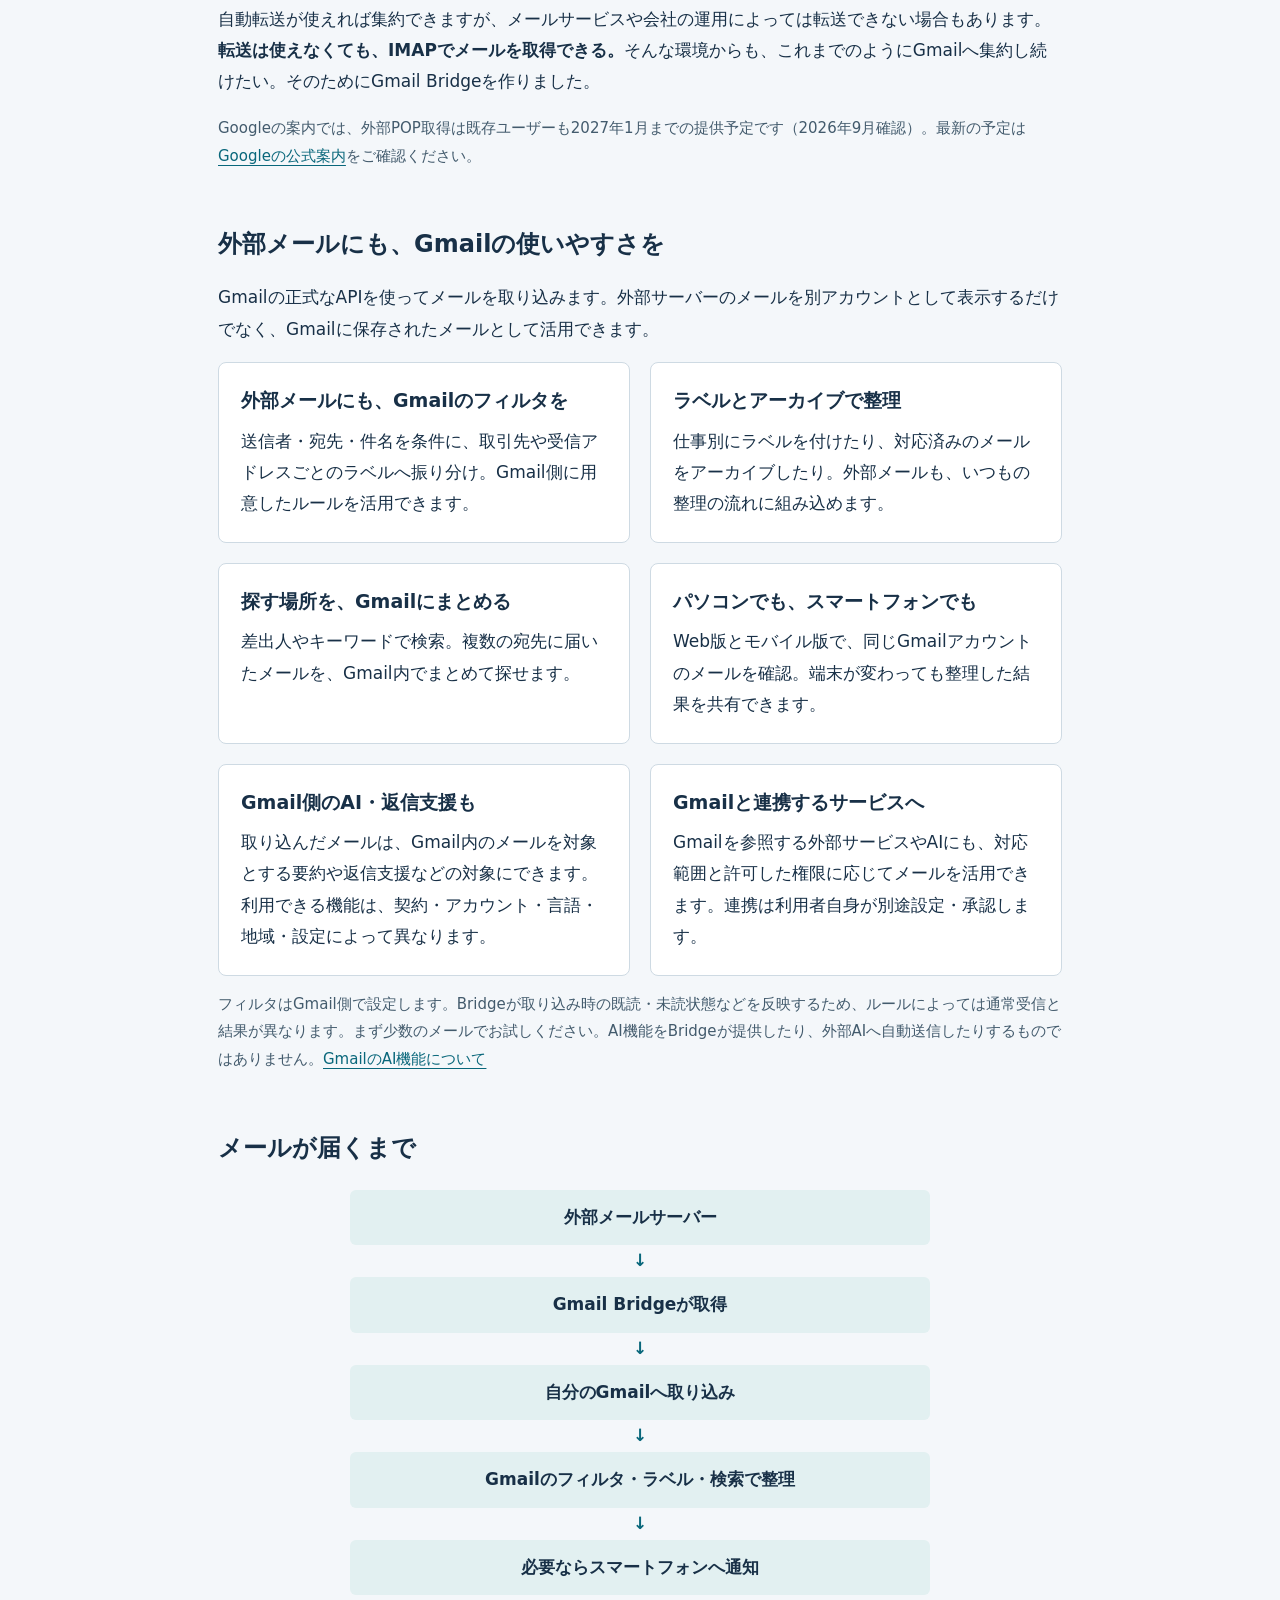
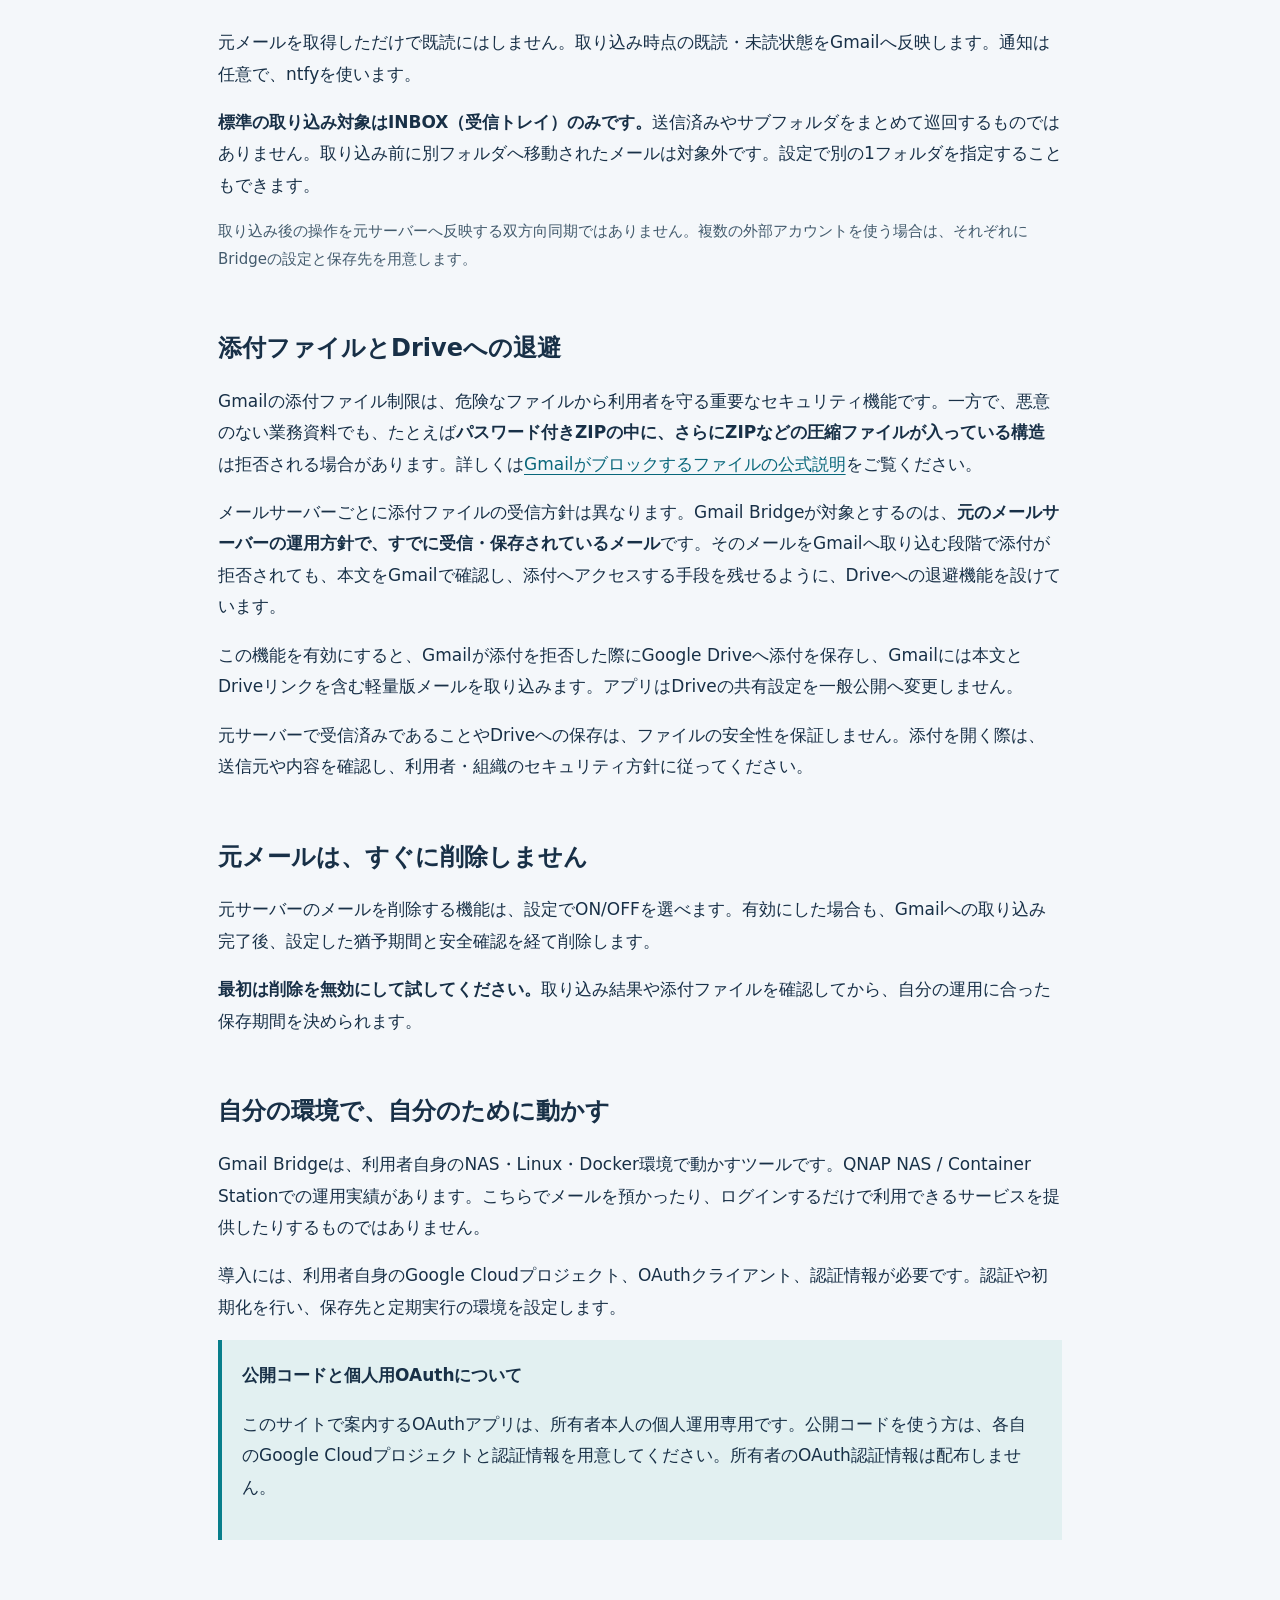
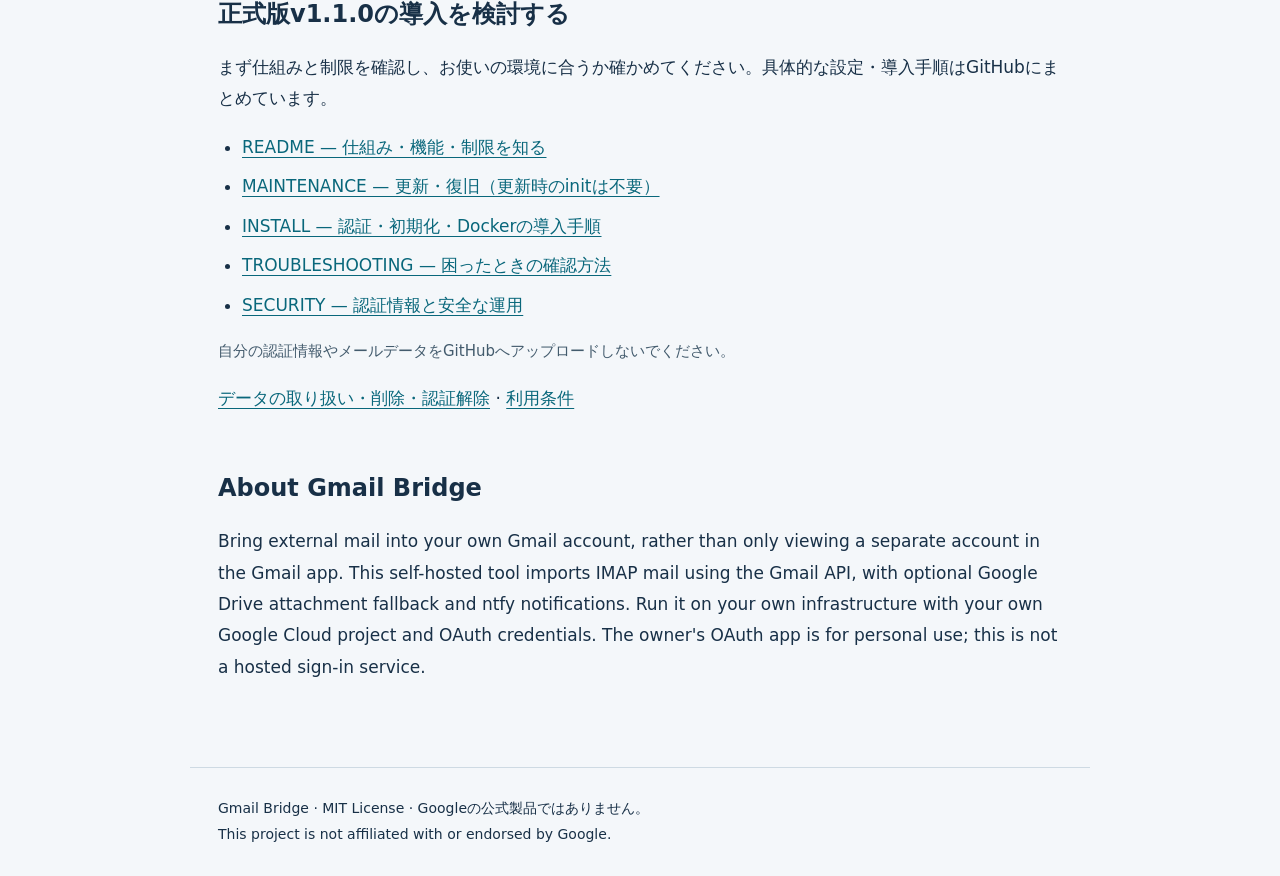
==== commit 64353f1f: "Prepare v1.1.0 stable release with English and Japanese guides" ====
--- a/docs/index.html
+++ b/docs/index.html
@@ -6,9 +6,9 @@
 <meta name="description" content="会社メールも独自ドメインも、自分のGmailへ。Gmail Bridgeは外部メールを取り込み、Gmailのフィルタ・ラベル・検索でまとめて扱うためのセルフホスト型ツールです。">
 <title>いつものメールを、自分のGmailへ。 | Gmail Bridge</title>
 <link rel="stylesheet" href="style.css">
-</head>
+<link rel="alternate" hreflang="en" href="index.en.html"><link rel="alternate" hreflang="ja" href="index.html"></head>
 <body>
-<header><nav aria-label="メインナビゲーション"><a href="index.html">Gmail Bridge</a><a href="privacy.html">プライバシー</a><a href="terms.html">利用条件</a><a href="https://github.com/sosboy-san/gmail_bridge">GitHub</a></nav></header>
+<header><nav aria-label="メインナビゲーション"><a href="index.html">Gmail Bridge</a><a href="privacy.html">プライバシー</a><a href="terms.html">利用条件</a><a href="https://github.com/sosboy-san/gmail_bridge">GitHub</a><a href="index.en.html" lang="en" hreflang="en">English</a><span aria-current="page">日本語</span></nav></header>
 <main class="introduction">
 <section class="hero" aria-labelledby="intro-title">
 <p class="eyebrow">外部メールを、自分のGmailに集約</p>
@@ -57,10 +57,11 @@
 <p>Gmail Bridgeは、利用者自身のNAS・Linux・Docker環境で動かすツールです。QNAP NAS / Container Stationでの運用実績があります。こちらでメールを預かったり、ログインするだけで利用できるサービスを提供したりするものではありません。</p>
 <p>導入には、利用者自身のGoogle Cloudプロジェクト、OAuthクライアント、認証情報が必要です。認証や初期化を行い、保存先と定期実行の環境を設定します。</p>
 <aside><strong>公開コードと個人用OAuthについて</strong><p>このサイトで案内するOAuthアプリは、所有者本人の個人運用専用です。公開コードを使う方は、各自のGoogle Cloudプロジェクトと認証情報を用意してください。所有者のOAuth認証情報は配布しません。</p></aside></section>
-<section id="start" aria-labelledby="start-title"><h2 id="start-title">導入を検討する</h2>
+<section id="start" aria-labelledby="start-title"><h2 id="start-title">正式版v1.1.0の導入を検討する</h2>
 <p>まず仕組みと制限を確認し、お使いの環境に合うか確かめてください。具体的な設定・導入手順はGitHubにまとめています。</p>
 <ul class="guide-links">
 <li><a href="https://github.com/sosboy-san/gmail_bridge/blob/main/README.md">README — 仕組み・機能・制限を知る</a></li>
+<li><a href="https://github.com/sosboy-san/gmail_bridge/blob/main/MAINTENANCE.md">MAINTENANCE — 更新・復旧（更新時のinitは不要）</a></li>
 <li><a href="https://github.com/sosboy-san/gmail_bridge/blob/main/INSTALL.md">INSTALL — 認証・初期化・Dockerの導入手順</a></li>
 <li><a href="https://github.com/sosboy-san/gmail_bridge/blob/main/TROUBLESHOOTING.md">TROUBLESHOOTING — 困ったときの確認方法</a></li>
 <li><a href="https://github.com/sosboy-san/gmail_bridge/blob/main/SECURITY.md">SECURITY — 認証情報と安全な運用</a></li>
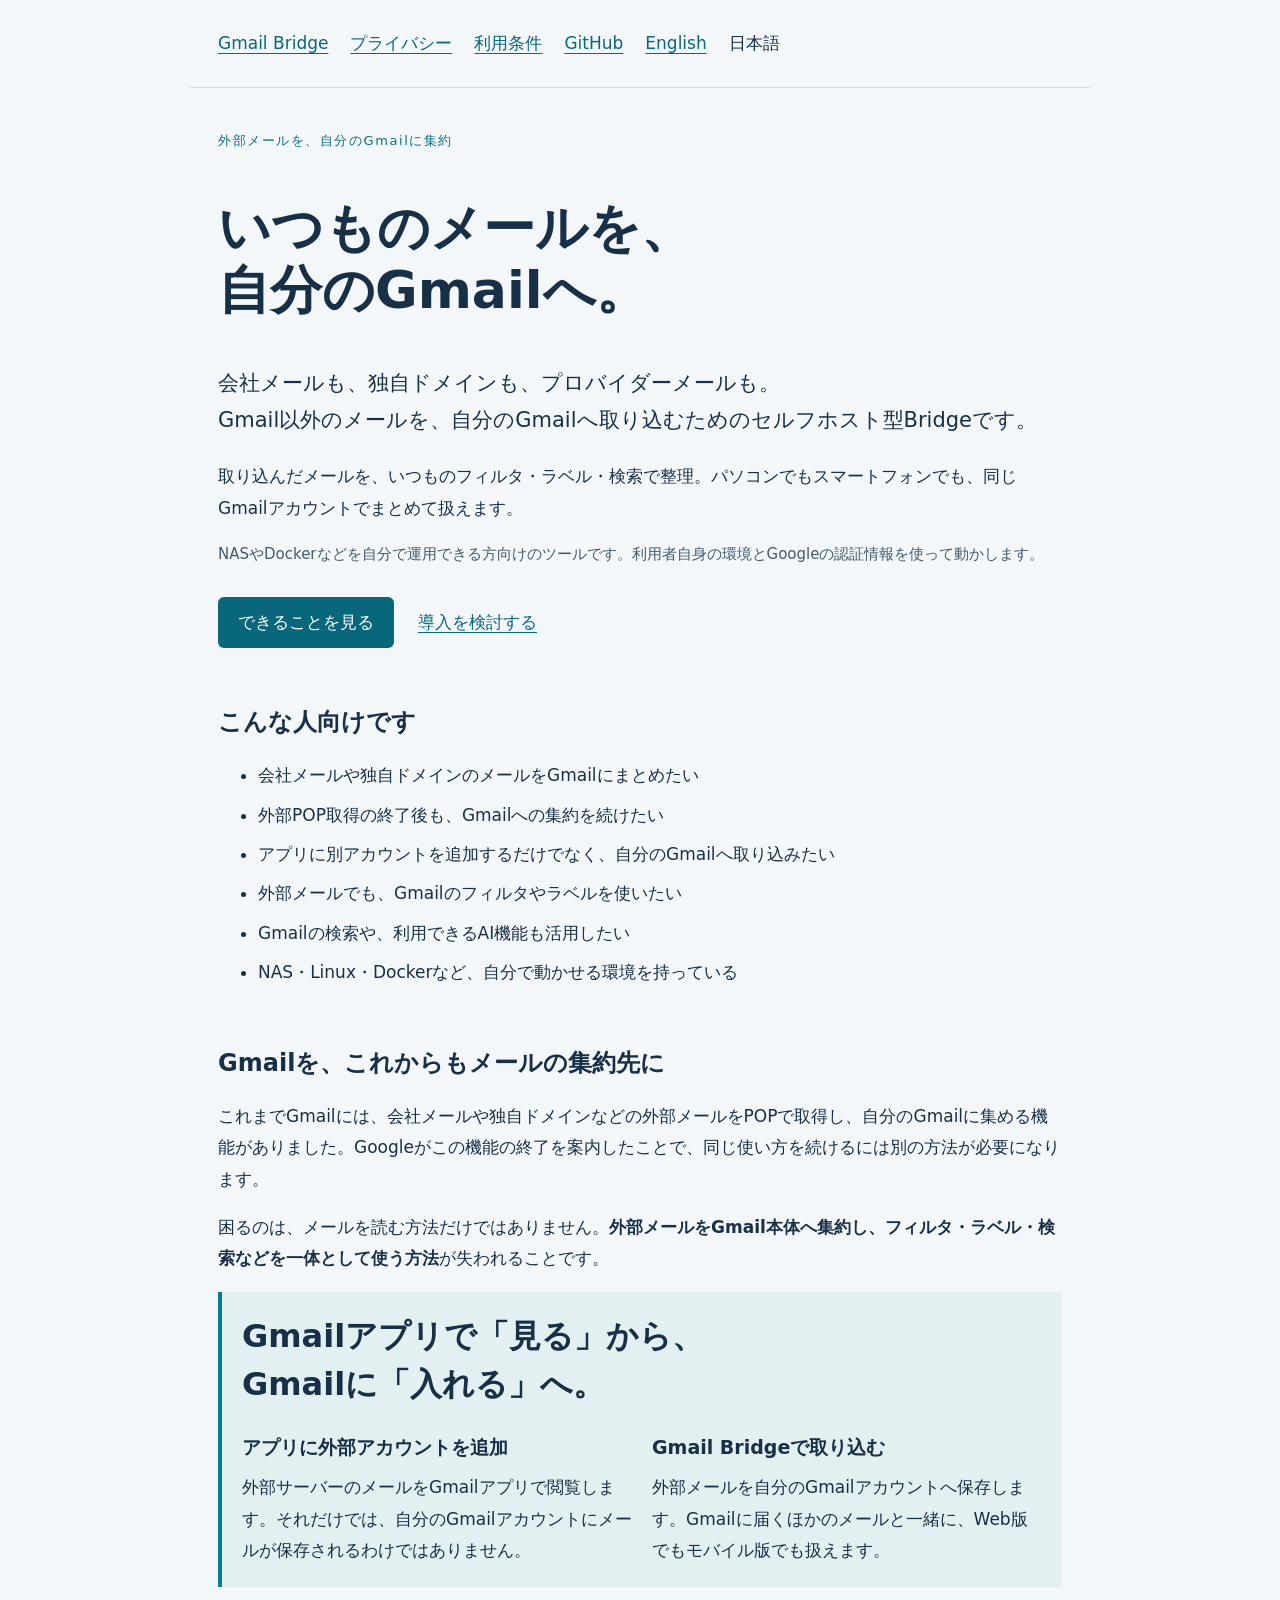
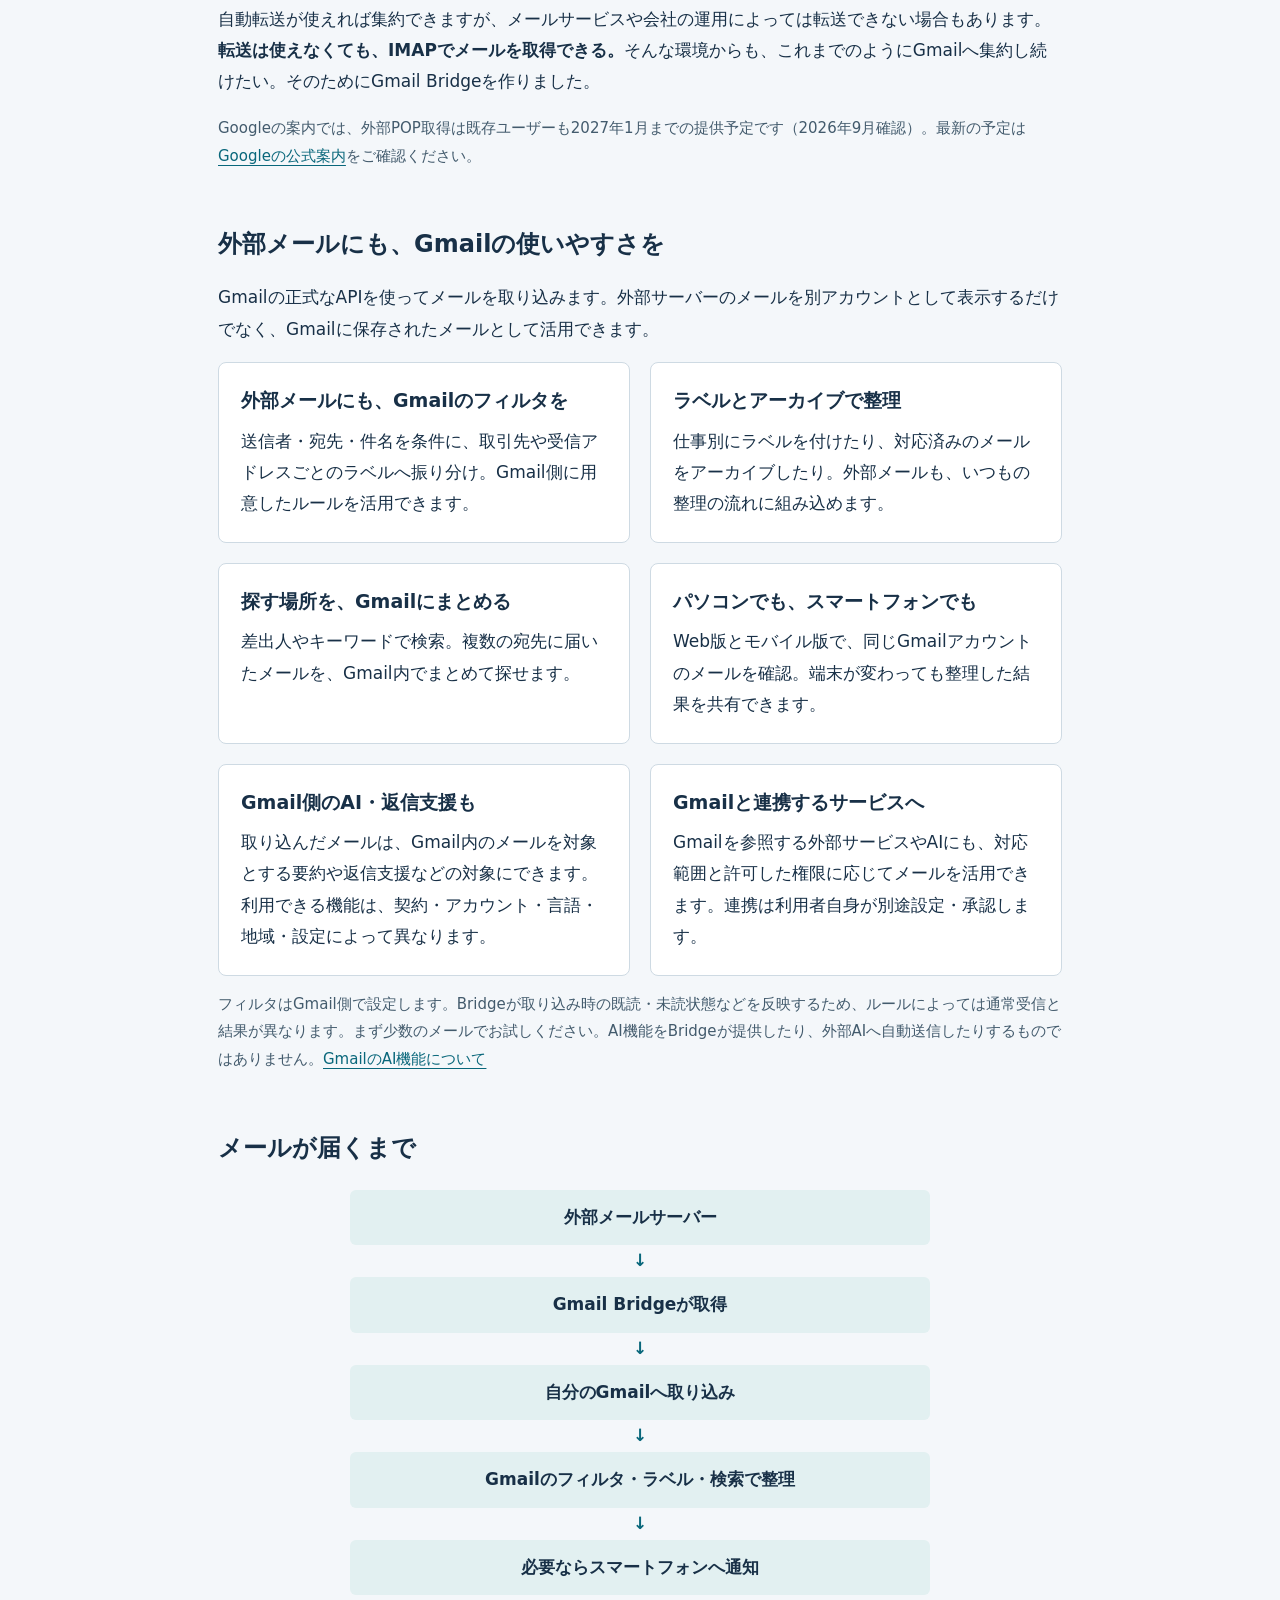
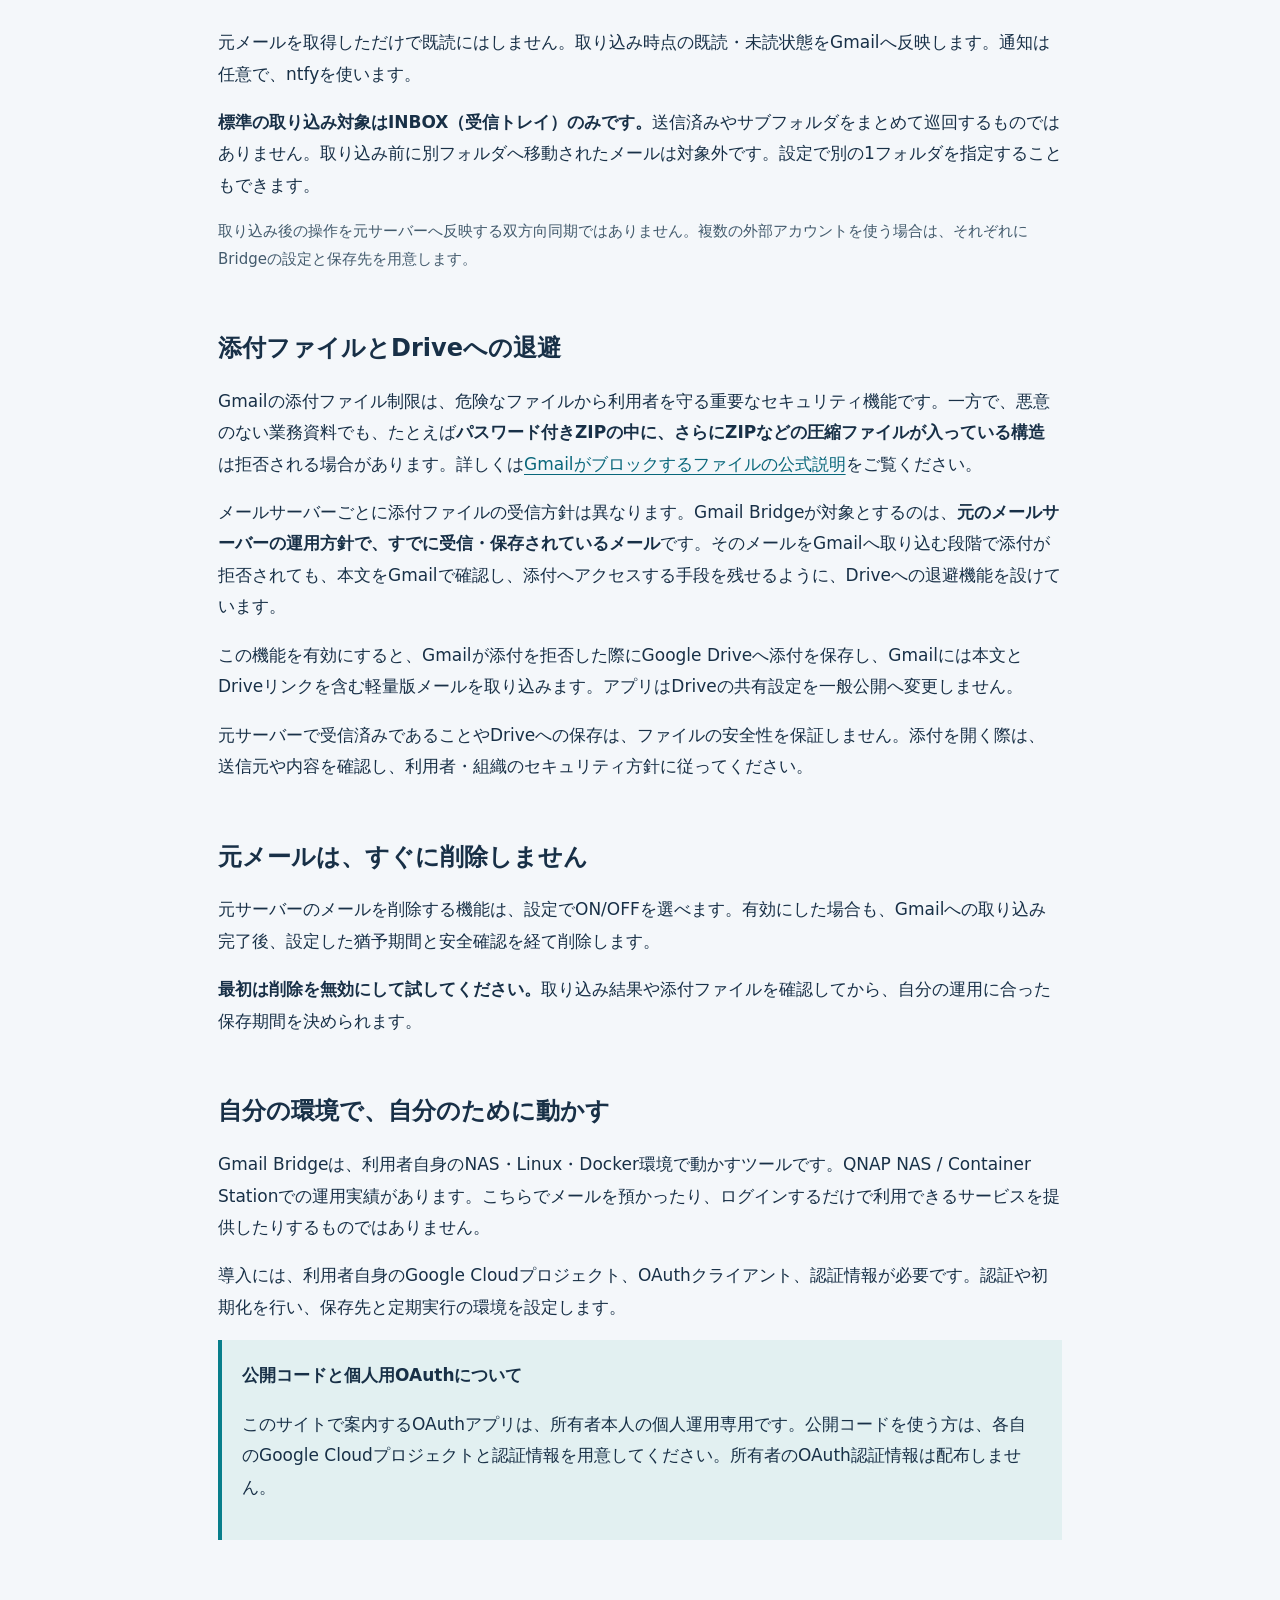
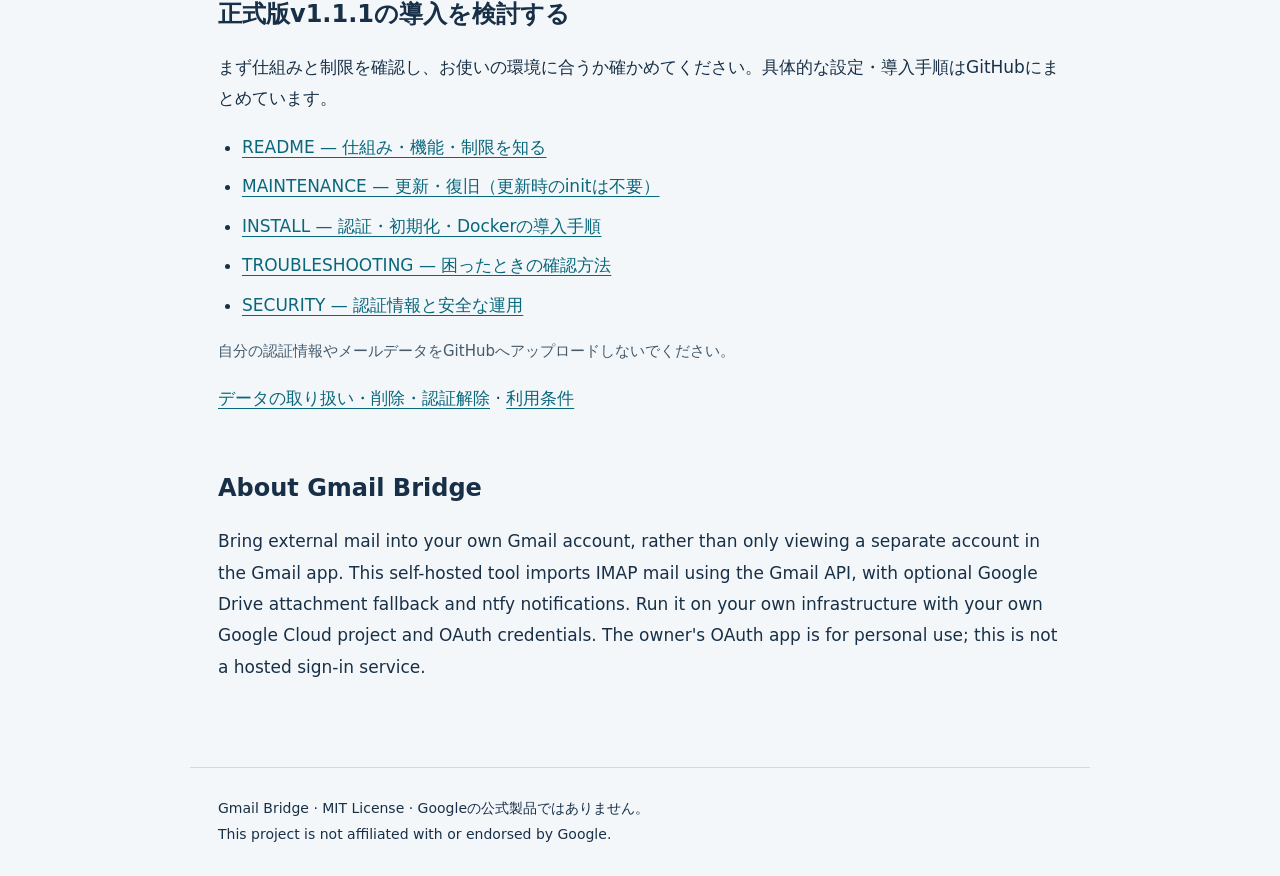
==== commit 92dfcaae: "Document v1.1.1 release and IMAP timeout recovery" ====
--- a/docs/index.html
+++ b/docs/index.html
@@ -57,7 +57,7 @@
 <p>Gmail Bridgeは、利用者自身のNAS・Linux・Docker環境で動かすツールです。QNAP NAS / Container Stationでの運用実績があります。こちらでメールを預かったり、ログインするだけで利用できるサービスを提供したりするものではありません。</p>
 <p>導入には、利用者自身のGoogle Cloudプロジェクト、OAuthクライアント、認証情報が必要です。認証や初期化を行い、保存先と定期実行の環境を設定します。</p>
 <aside><strong>公開コードと個人用OAuthについて</strong><p>このサイトで案内するOAuthアプリは、所有者本人の個人運用専用です。公開コードを使う方は、各自のGoogle Cloudプロジェクトと認証情報を用意してください。所有者のOAuth認証情報は配布しません。</p></aside></section>
-<section id="start" aria-labelledby="start-title"><h2 id="start-title">正式版v1.1.0の導入を検討する</h2>
+<section id="start" aria-labelledby="start-title"><h2 id="start-title">正式版v1.1.1の導入を検討する</h2>
 <p>まず仕組みと制限を確認し、お使いの環境に合うか確かめてください。具体的な設定・導入手順はGitHubにまとめています。</p>
 <ul class="guide-links">
 <li><a href="https://github.com/sosboy-san/gmail_bridge/blob/main/README.md">README — 仕組み・機能・制限を知る</a></li>
